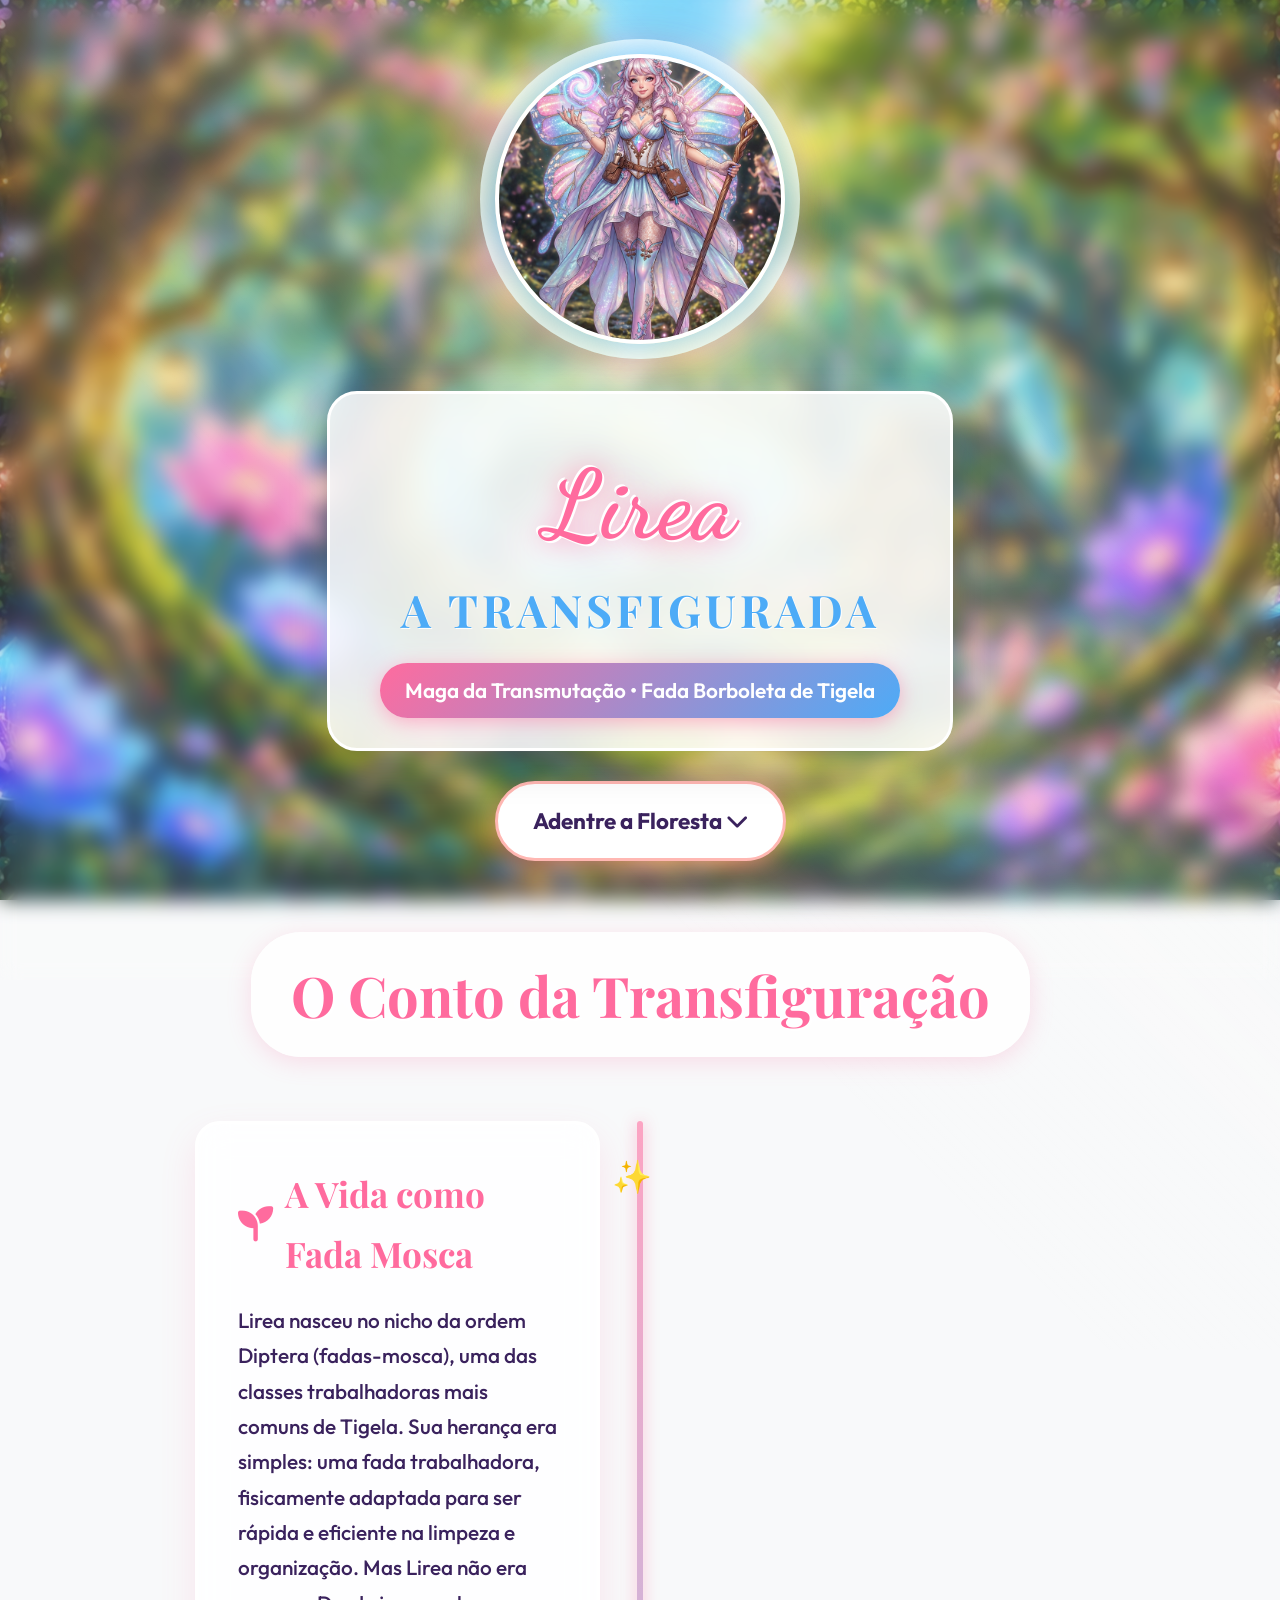
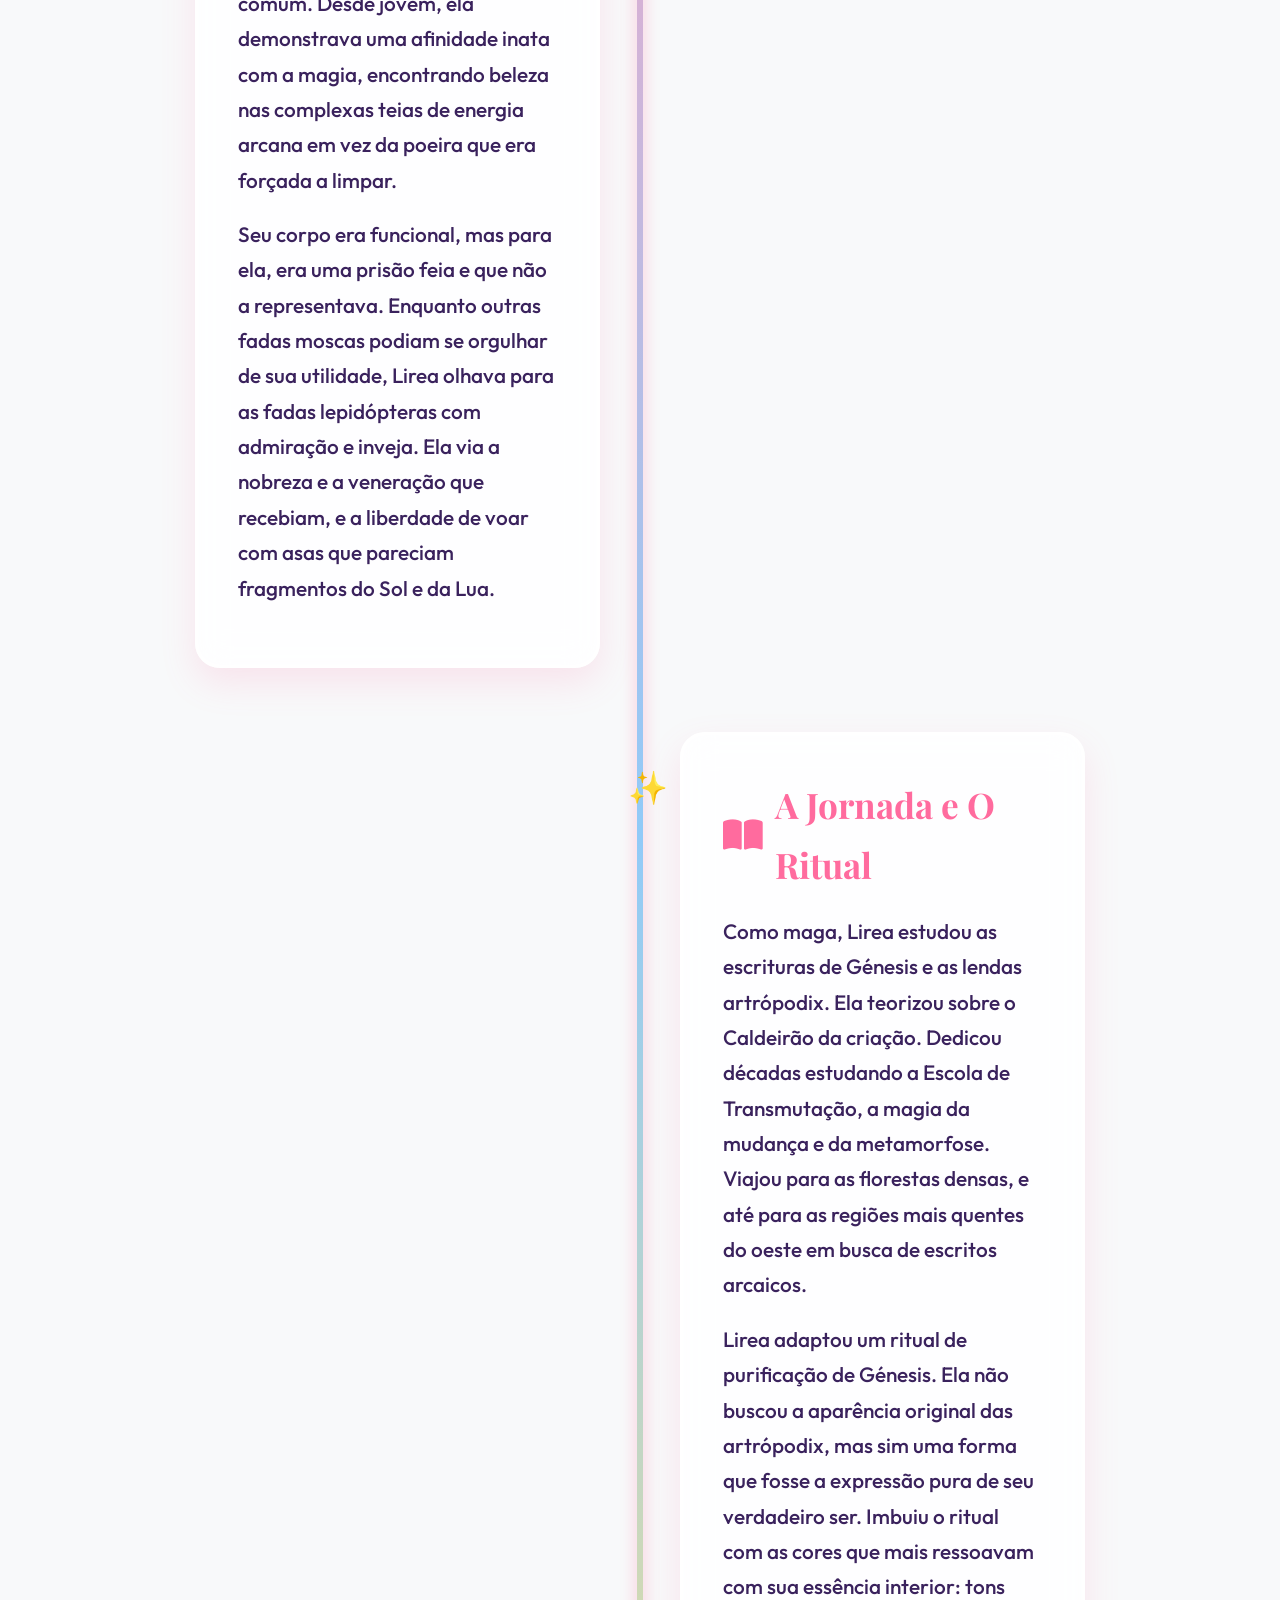
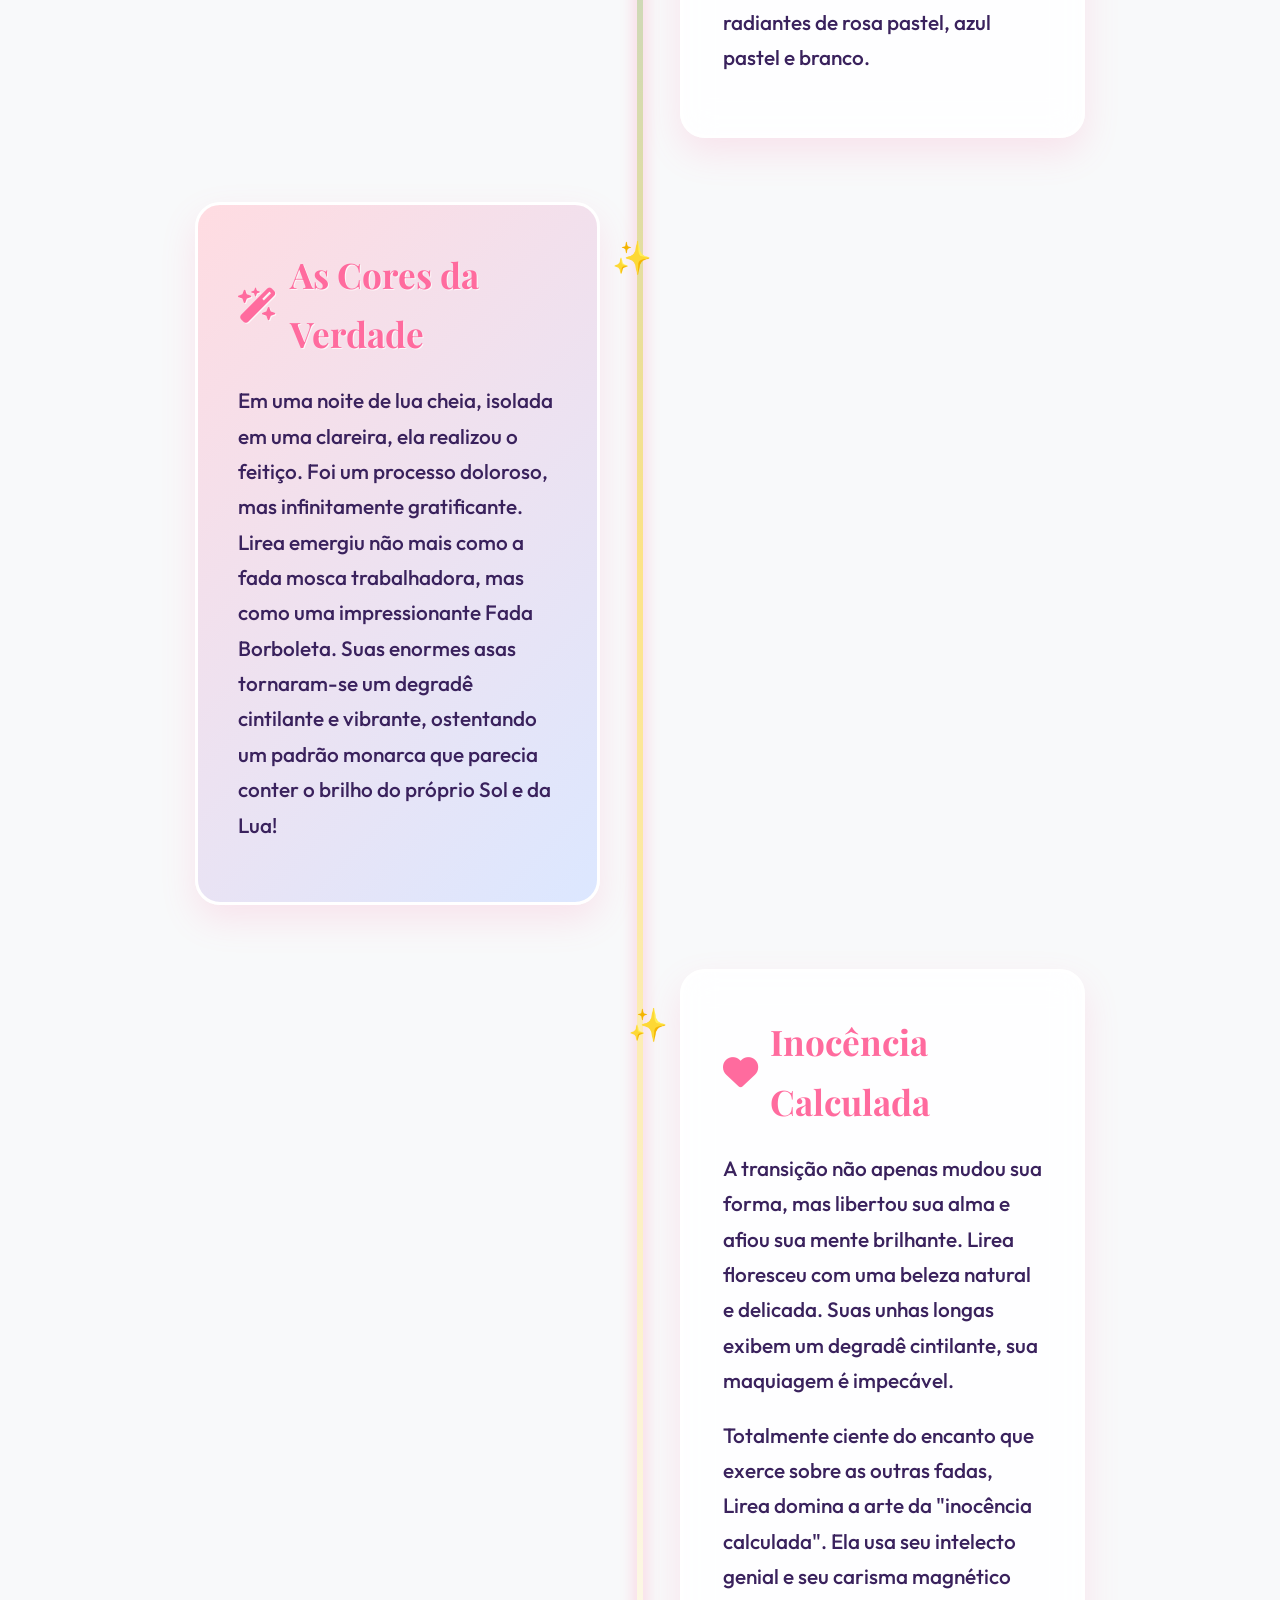
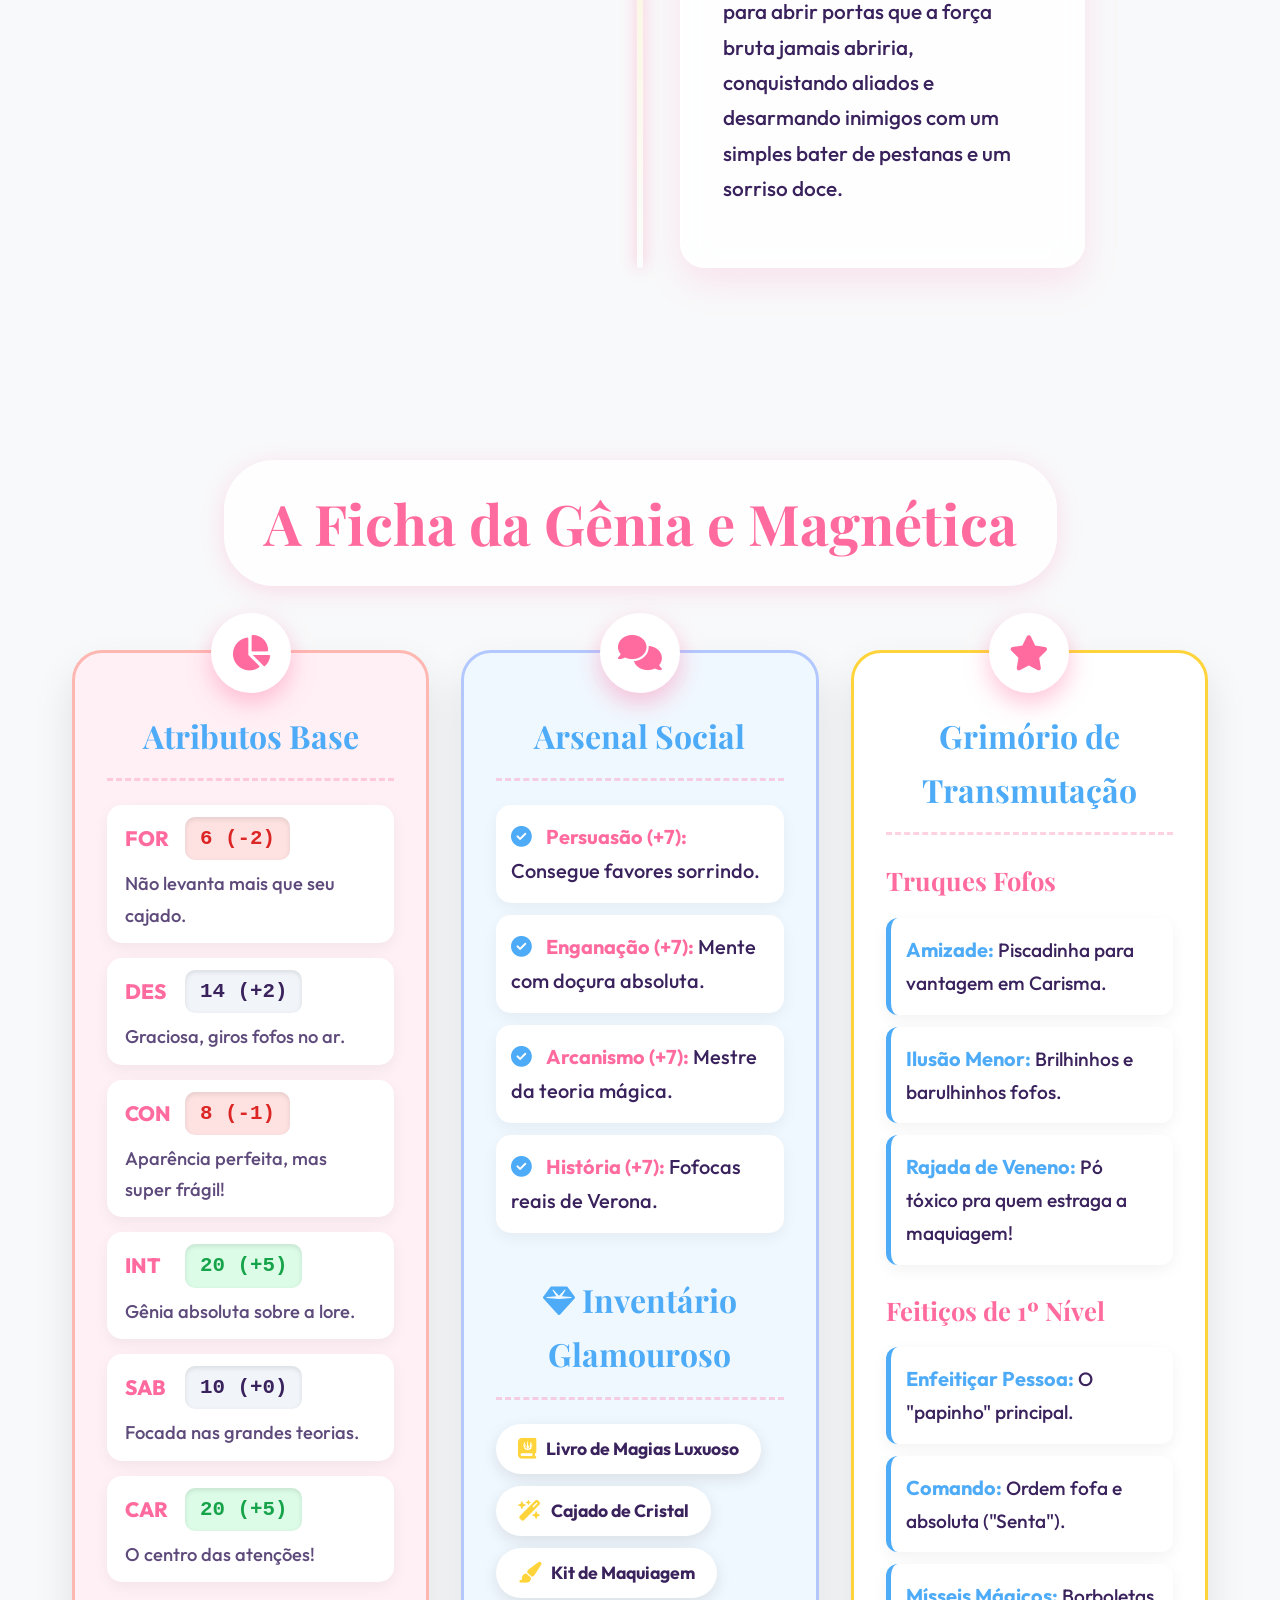
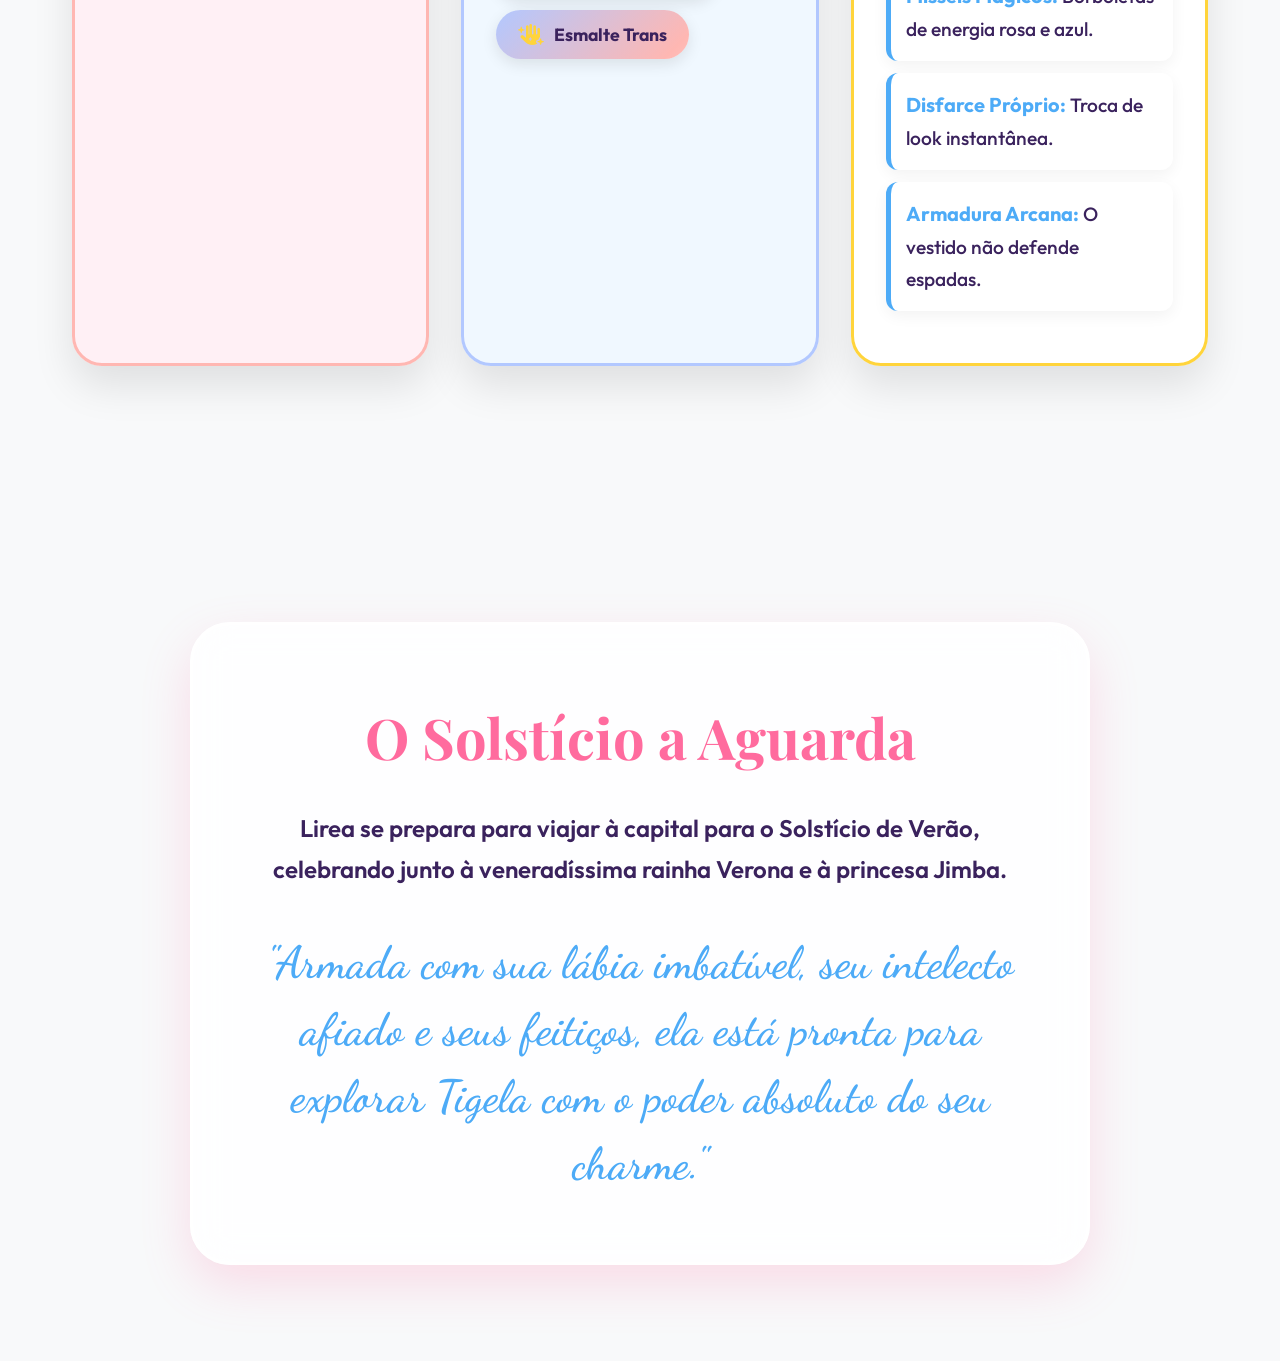
==== mystuff/lirea/index.html @ 79e23e53 "adding a few stuff of mine that i wanna share with my friends" ====
<!DOCTYPE html>
<html lang="pt-BR">
<head>
    <meta charset="UTF-8">
    <meta name="viewport" content="width=device-width, initial-scale=1.0">
    <title>Lirea, a Transfigurada | Fada de Tigela</title>
    <link rel="stylesheet" href="style.css">
    <link href="https://fonts.googleapis.com/css2?family=Dancing+Script:wght@700&family=Outfit:wght@300;400;500;600&family=Playfair+Display:ital,wght@0,600;0,700;1,600&display=swap" rel="stylesheet">
    <link rel="stylesheet" href="https://cdnjs.cloudflare.com/ajax/libs/font-awesome/6.4.0/css/all.min.css">
</head>
<body>
    <div class="bg-blur"></div>
    <div id="particles-container"></div>

    <div class="sun-rays"></div>

    <header class="hero">
        <div class="hero-content">
            <div class="image-wrapper">
                <div class="image-container">
                    <img src="lirea.png" alt="Lirea, a Transfigurada" class="lirea-img">
                </div>
                <div class="floating-butterflies">
                    <i class="fa-solid fa-butterfly b1"></i>
                    <i class="fa-solid fa-butterfly b2"></i>
                    <i class="fa-solid fa-butterfly b3"></i>
                </div>
            </div>
            
            <div class="title-container">
                <h1 class="title">Lirea</h1>
                <h2 class="subtitle">A Transfigurada</h2>
                <div class="badge">Maga da Transmutação • Fada Borboleta de Tigela</div>
            </div>
            <a href="#historia" class="btn-scroll">Adentre a Floresta <i class="fas fa-chevron-down"></i></a>
        </div>
    </header>

    <main>
        <!-- The Full Story Section (More creative) -->
        <section id="historia" class="section story-section">
            <h2 class="section-title">O Conto da Transfiguração</h2>
            
            <div class="story-path">
                <div class="story-block left">
                    <div class="story-glass">
                        <h3><i class="fas fa-seedling"></i> A Vida como Fada Mosca</h3>
                        <p>Lirea nasceu no nicho da ordem Diptera (fadas-mosca), uma das classes trabalhadoras mais comuns de Tigela. Sua herança era simples: uma fada trabalhadora, fisicamente adaptada para ser rápida e eficiente na limpeza e organização. Mas Lirea não era comum. Desde jovem, ela demonstrava uma afinidade inata com a magia, encontrando beleza nas complexas teias de energia arcana em vez da poeira que era forçada a limpar.</p>
                        <p>Seu corpo era funcional, mas para ela, era uma prisão feia e que não a representava. Enquanto outras fadas moscas podiam se orgulhar de sua utilidade, Lirea olhava para as fadas lepidópteras com admiração e inveja. Ela via a nobreza e a veneração que recebiam, e a liberdade de voar com asas que pareciam fragmentos do Sol e da Lua.</p>
                    </div>
                </div>

                <div class="story-block right">
                    <div class="story-glass">
                        <h3><i class="fas fa-book-open"></i> A Jornada e O Ritual</h3>
                        <p>Como maga, Lirea estudou as escrituras de Génesis e as lendas artrópodix. Ela teorizou sobre o Caldeirão da criação. Dedicou décadas estudando a Escola de Transmutação, a magia da mudança e da metamorfose. Viajou para as florestas densas, e até para as regiões mais quentes do oeste em busca de escritos arcaicos.</p>
                        <p>Lirea adaptou um ritual de purificação de Génesis. Ela não buscou a aparência original das artrópodix, mas sim uma forma que fosse a expressão pura de seu verdadeiro ser. Imbuiu o ritual com as cores que mais ressoavam com sua essência interior: tons radiantes de rosa pastel, azul pastel e branco.</p>
                    </div>
                </div>

                <div class="story-block left">
                    <div class="story-glass highlight">
                        <h3><i class="fas fa-wand-magic-sparkles"></i> As Cores da Verdade</h3>
                        <p>Em uma noite de lua cheia, isolada em uma clareira, ela realizou o feitiço. Foi um processo doloroso, mas infinitamente gratificante. Lirea emergiu não mais como a fada mosca trabalhadora, mas como uma impressionante Fada Borboleta. Suas enormes asas tornaram-se um degradê cintilante e vibrante, ostentando um padrão monarca que parecia conter o brilho do próprio Sol e da Lua!</p>
                    </div>
                </div>

                <div class="story-block right">
                    <div class="story-glass">
                        <h3><i class="fas fa-heart"></i> Inocência Calculada</h3>
                        <p>A transição não apenas mudou sua forma, mas libertou sua alma e afiou sua mente brilhante. Lirea floresceu com uma beleza natural e delicada. Suas unhas longas exibem um degradê cintilante, sua maquiagem é impecável.</p>
                        <p>Totalmente ciente do encanto que exerce sobre as outras fadas, Lirea domina a arte da "inocência calculada". Ela usa seu intelecto genial e seu carisma magnético para abrir portas que a força bruta jamais abriria, conquistando aliados e desarmando inimigos com um simples bater de pestanas e um sorriso doce.</p>
                    </div>
                </div>
            </div>
        </section>

        <section id="stats" class="section stats-section">
            <h2 class="section-title">A Ficha da Gênia e Magnética</h2>
            
            <div class="stats-grid">
                <!-- Attributes -->
                <div class="stat-card glass-panel pink-tint">
                    <div class="card-icon"><i class="fas fa-chart-pie"></i></div>
                    <h3>Atributos Base</h3>
                    <div class="attributes-list">
                        <div class="attr-item"><span class="attr-name">FOR</span> <span class="attr-val low">6 (-2)</span> <span class="attr-desc">Não levanta mais que seu cajado.</span></div>
                        <div class="attr-item"><span class="attr-name">DES</span> <span class="attr-val">14 (+2)</span> <span class="attr-desc">Graciosa, giros fofos no ar.</span></div>
                        <div class="attr-item"><span class="attr-name">CON</span> <span class="attr-val low">8 (-1)</span> <span class="attr-desc">Aparência perfeita, mas super frágil!</span></div>
                        <div class="attr-item"><span class="attr-name">INT</span> <span class="attr-val high">20 (+5)</span> <span class="attr-desc">Gênia absoluta sobre a lore.</span></div>
                        <div class="attr-item"><span class="attr-name">SAB</span> <span class="attr-val">10 (+0)</span> <span class="attr-desc">Focada nas grandes teorias.</span></div>
                        <div class="attr-item"><span class="attr-name">CAR</span> <span class="attr-val high">20 (+5)</span> <span class="attr-desc">O centro das atenções!</span></div>
                    </div>
                </div>

                <!-- Social Arsenal & Inventory -->
                <div class="stat-card glass-panel blue-tint">
                    <div class="card-icon"><i class="fas fa-comments"></i></div>
                    <h3>Arsenal Social</h3>
                    <ul class="fancy-list">
                        <li><i class="fas fa-check-circle"></i> <strong>Persuasão (+7):</strong> Consegue favores sorrindo.</li>
                        <li><i class="fas fa-check-circle"></i> <strong>Enganação (+7):</strong> Mente com doçura absoluta.</li>
                        <li><i class="fas fa-check-circle"></i> <strong>Arcanismo (+7):</strong> Mestre da teoria mágica.</li>
                        <li><i class="fas fa-check-circle"></i> <strong>História (+7):</strong> Fofocas reais de Verona.</li>
                    </ul>
                    
                    <h3 class="mt-4"><i class="fas fa-gem"></i> Inventário Glamouroso</h3>
                    <div class="tags-container">
                        <span class="tag"><i class="fas fa-book-journal-whills"></i> Livro de Magias Luxuoso</span>
                        <span class="tag"><i class="fas fa-wand-magic-sparkles"></i> Cajado de Cristal</span>
                        <span class="tag"><i class="fas fa-paintbrush"></i> Kit de Maquiagem</span>
                        <span class="tag trans-tag"><i class="fas fa-hand-sparkles"></i> Esmalte Trans</span>
                    </div>
                </div>

                <!-- Spells -->
                <div class="stat-card glass-panel white-tint">
                    <div class="card-icon"><i class="fas fa-star"></i></div>
                    <h3>Grimório de Transmutação</h3>
                    
                    <div class="spell-group">
                        <h4>Truques Fofos</h4>
                        <div class="spell-item"><strong>Amizade:</strong> Piscadinha para vantagem em Carisma.</div>
                        <div class="spell-item"><strong>Ilusão Menor:</strong> Brilhinhos e barulhinhos fofos.</div>
                        <div class="spell-item"><strong>Rajada de Veneno:</strong> Pó tóxico pra quem estraga a maquiagem!</div>
                    </div>
                    
                    <div class="spell-group mt-2">
                        <h4>Feitiços de 1º Nível</h4>
                        <div class="spell-item"><strong>Enfeitiçar Pessoa:</strong> O "papinho" principal.</div>
                        <div class="spell-item"><strong>Comando:</strong> Ordem fofa e absoluta ("Senta").</div>
                        <div class="spell-item"><strong>Mísseis Mágicos:</strong> Borboletas de energia rosa e azul.</div>
                        <div class="spell-item"><strong>Disfarce Próprio:</strong> Troca de look instantânea.</div>
                        <div class="spell-item"><strong>Armadura Arcana:</strong> O vestido não defende espadas.</div>
                    </div>
                </div>
            </div>
        </section>
    </main>

    <footer class="grand-finale">
        <div class="glass-panel text-center finale-content">
            <h2>O Solstício a Aguarda</h2>
            <p>Lirea se prepara para viajar à capital para o Solstício de Verão, celebrando junto à veneradíssima rainha Verona e à princesa Jimba.</p>
            <p class="footer-quote">"Armada com sua lábia imbatível, seu intelecto afiado e seus feitiços, ela está pronta para explorar Tigela com o poder absoluto do seu charme."</p>
        </div>
        <div class="footer-butterflies"></div>
    </footer>

    <script src="script.js"></script>
</body>
</html>
---- mystuff/lirea/style.css ----
:root {
    --color-pink: #ff6b9e;
    --color-pink-light: #ffb7b2;
    --color-blue: #4dabf7;
    --color-blue-light: #b2c8ff;
    --color-white: #ffffff;
    --color-gold: #ffd43b;
    --text-main: #3a225d; /* Beautiful deep plum/indigo instead of black */
    --text-muted: #5e4b7c; /* Muted purple for descriptions */
    --glass-bg: rgba(255, 255, 255, 0.75);
    --glass-border: rgba(255, 255, 255, 0.9);
}

* {
    margin: 0;
    padding: 0;
    box-sizing: border-box;
}

body {
    background-color: #f8f9fa;
    background-image: url('bg-horizontal.png'); /* Desktop background */
    background-size: cover;
    background-position: center top;
    background-attachment: fixed;
    color: var(--text-main);
    font-family: 'Outfit', sans-serif;
    line-height: 1.7;
    overflow-x: hidden;
    position: relative;
    font-size: 1.1rem;
}

/* Mobile Background */
@media (orientation: portrait), (max-width: 768px) {
    body {
        background-image: url('bg-vertical.png');
    }
}

/* Global Background Blur Glass Layer */
.bg-blur {
    position: fixed;
    top: -10px;
    left: -10px;
    right: -10px;
    bottom: -10px;
    width: 110vw;
    height: 110vh;
    backdrop-filter: blur(10px);
    -webkit-backdrop-filter: blur(10px);
    background: rgba(255, 255, 255, 0.15); /* light frosted tint */
    z-index: -1;
    pointer-events: none;
}

/* Light beams effect */
.sun-rays {
    position: fixed;
    top: -50%;
    left: -50%;
    width: 200%;
    height: 200%;
    background: repeating-linear-gradient(
        45deg,
        rgba(255, 255, 255, 0) 0%,
        rgba(255, 255, 255, 0) 40%,
        rgba(255, 255, 255, 0.15) 50%,
        rgba(255, 255, 255, 0) 60%,
        rgba(255, 255, 255, 0) 100%
    );
    animation: raysMove 20s linear infinite;
    pointer-events: none;
    z-index: 0;
}

@keyframes raysMove {
    0% { transform: rotate(0deg); }
    100% { transform: rotate(360deg); }
}

/* Typography */
h1, h2, h3, h4 {
    font-family: 'Playfair Display', serif;
    font-weight: 700;
}

.title {
    font-size: 6rem;
    color: var(--color-pink);
    font-family: 'Dancing Script', cursive;
    margin-bottom: -15px;
    z-index: 2;
    text-shadow: 2px 2px 0px var(--color-white), -2px -2px 0px var(--color-white), 0 0 30px rgba(255, 107, 158, 1);
    position: relative;
    display: inline-block;
    animation: intenseGlow 2s infinite alternate;
}

@keyframes intenseGlow {
    0% { text-shadow: 2px 2px 0px var(--color-white), -2px -2px 0px var(--color-white), 0 0 20px rgba(255, 107, 158, 0.8); }
    100% { text-shadow: 2px 2px 0px var(--color-white), -2px -2px 0px var(--color-white), 0 0 40px rgba(77, 171, 247, 0.9), 0 0 60px rgba(255, 107, 158, 1); }
}

.subtitle {
    font-size: 2.8rem;
    letter-spacing: 4px;
    text-transform: uppercase;
    color: var(--color-blue);
    text-shadow: 1px 1px 0px #fff;
    margin-bottom: 15px;
    z-index: 2;
    position: relative;
}

.badge {
    background: linear-gradient(135deg, var(--color-pink), var(--color-blue));
    color: white;
    padding: 10px 25px;
    border-radius: 30px;
    font-family: 'Outfit', sans-serif;
    font-weight: 600;
    font-size: 1.3rem;
    box-shadow: 0 4px 20px rgba(255, 107, 158, 0.5);
    display: inline-block;
    position: relative;
    z-index: 2;
    animation: badgePulse 3s infinite;
}

@keyframes badgePulse {
    0% { box-shadow: 0 4px 15px rgba(255, 107, 158, 0.3); transform: scale(1); }
    50% { box-shadow: 0 4px 25px rgba(77, 171, 247, 0.6); transform: scale(1.02); }
    100% { box-shadow: 0 4px 15px rgba(255, 107, 158, 0.3); transform: scale(1); }
}

.section-title {
    font-size: 3.5rem;
    text-align: center;
    margin-bottom: 4rem;
    color: var(--color-pink);
    text-shadow: 2px 2px 0px #fff, 0 0 20px rgba(255,255,255,0.9);
    background: rgba(255,255,255,0.8);
    display: inline-block;
    padding: 15px 40px;
    border-radius: 50px;
    backdrop-filter: blur(5px);
    box-shadow: 0 5px 25px rgba(255, 107, 158, 0.2);
}

/* Hero */
.hero {
    min-height: 100vh;
    display: flex;
    flex-direction: column;
    justify-content: center;
    align-items: center;
    text-align: center;
    position: relative;
    padding: 2rem;
    z-index: 1;
}

.hero-content {
    display: flex;
    flex-direction: column;
    align-items: center;
}

.image-wrapper {
    position: relative;
    margin-bottom: 2rem;
}

.image-container {
    width: 320px;
    height: 320px;
    border-radius: 50%;
    display: flex;
    justify-content: center;
    align-items: center;
    animation: floatHero 5s ease-in-out infinite;
    background: rgba(255,255,255,0.5);
    padding: 15px;
    backdrop-filter: blur(10px);
    box-shadow: 0 10px 40px rgba(255, 107, 158, 0.4), inset 0 0 30px rgba(255,255,255,0.9);
}

.lirea-img {
    width: 100%;
    height: 100%;
    object-fit: cover;
    border-radius: 50%;
    border: 4px solid var(--color-white);
    box-shadow: 0 0 30px rgba(77, 171, 247, 0.6);
}

/* Floating butterflies around image */
.floating-butterflies i {
    position: absolute;
    color: var(--color-blue);
    font-size: 2rem;
    text-shadow: 0 0 15px rgba(255,255,255,1);
}

.b1 { top: 10%; left: -10%; color: var(--color-pink) !important; animation: flutter 2.5s infinite alternate; }
.b2 { top: 50%; right: -15%; color: var(--color-blue) !important; animation: flutter 3.5s infinite alternate-reverse; }
.b3 { bottom: 0%; left: 10%; color: var(--color-gold) !important; font-size: 1.5rem !important; animation: flutter 2s infinite alternate; }

.title-container {
    background: rgba(255,255,255,0.85);
    padding: 30px 50px;
    border-radius: 30px;
    backdrop-filter: blur(12px);
    border: 3px solid white;
    box-shadow: 0 15px 40px rgba(0,0,0,0.15);
    margin-bottom: 30px;
    animation: fadeIn 2s;
}

.btn-scroll {
    color: var(--text-main);
    background: var(--color-white);
    padding: 18px 35px;
    border-radius: 40px;
    font-size: 1.4rem;
    font-family: 'Outfit', sans-serif;
    font-weight: 700;
    text-decoration: none;
    box-shadow: 0 5px 20px rgba(255, 107, 158, 0.3);
    transition: all 0.3s ease;
    border: 3px solid var(--color-pink-light);
    display: inline-block;
    animation: bounce 2s infinite;
}

.btn-scroll:hover {
    background: linear-gradient(135deg, var(--color-pink), var(--color-blue));
    color: white;
    border-color: white;
    transform: translateY(-5px) scale(1.05);
    box-shadow: 0 15px 30px rgba(77, 171, 247, 0.5);
}

/* Main Content */
main {
    max-width: 1200px;
    margin: 0 auto;
    padding: 0 2rem 4rem;
    position: relative;
    z-index: 1;
}

.section {
    padding: 2rem 0 6rem;
    text-align: center;
}

/* Story Section */
.story-path {
    position: relative;
    max-width: 900px;
    margin: 0 auto;
}

.story-path::before {
    content: '';
    position: absolute;
    top: 0;
    bottom: 0;
    left: 50%;
    width: 6px;
    background: linear-gradient(to bottom, var(--color-pink), var(--color-blue), var(--color-gold), var(--color-white));
    border-radius: 3px;
    transform: translateX(-50%);
    opacity: 0.6;
    box-shadow: 0 0 15px rgba(255, 107, 158, 0.8);
}

.story-block {
    display: flex;
    justify-content: flex-end;
    padding-right: 50%;
    position: relative;
    margin-bottom: 4rem;
    width: 100%;
}

.story-block.right {
    justify-content: flex-start;
    padding-right: 0;
    padding-left: 50%;
}

.story-glass {
    width: 90%;
    background: rgba(255, 255, 255, 0.85);
    backdrop-filter: blur(16px);
    border: 3px solid white;
    padding: 2.5rem;
    border-radius: 25px;
    box-shadow: 0 15px 35px rgba(255, 107, 158, 0.15);
    text-align: left;
    position: relative;
    transition: transform 0.4s, box-shadow 0.4s;
}

.story-block.left .story-glass {
    margin-right: 40px;
}

.story-block.right .story-glass {
    margin-left: 40px;
}

.story-glass::after {
    content: '✨';
    position: absolute;
    top: 25px;
    font-size: 32px;
    animation: sparkleSpin 4s linear infinite;
}

@keyframes sparkleSpin {
    0% { transform: scale(1) rotate(0deg); }
    50% { transform: scale(1.3) rotate(180deg); }
    100% { transform: scale(1) rotate(360deg); }
}

.story-block.left .story-glass::after { right: -55px; }
.story-block.right .story-glass::after { left: -55px; }

.story-glass h3 {
    color: var(--color-pink);
    font-size: 2.2rem;
    margin-bottom: 1.2rem;
    display: flex;
    align-items: center;
    gap: 12px;
}

.story-glass p {
    font-size: 1.3rem;
    margin-bottom: 1.2rem;
    font-weight: 500;
    color: var(--text-main);
}

.story-glass.highlight {
    background: linear-gradient(135deg, rgba(255, 218, 224, 0.95), rgba(218, 230, 255, 0.95)); /* Softer gradient */
    color: var(--text-main);
    border-color: white;
    animation: pulseHighlight 3s infinite alternate;
}

@keyframes pulseHighlight {
    0% { box-shadow: 0 10px 30px rgba(255, 107, 158, 0.3); }
    100% { box-shadow: 0 15px 50px rgba(77, 171, 247, 0.6); }
}

.story-glass.highlight h3 {
    color: var(--color-pink); /* No more white text that could be unreadable, using pink */
    text-shadow: 1px 1px 0px rgba(255,255,255,0.8);
}

.story-glass:hover {
    transform: translateY(-8px) scale(1.02);
    box-shadow: 0 20px 50px rgba(255, 107, 158, 0.3);
}

/* Stats Section */
.stats-grid {
    display: grid;
    grid-template-columns: repeat(auto-fit, minmax(320px, 1fr));
    gap: 2rem;
    text-align: left;
}

.stat-card {
    padding: 3.5rem 2rem 2.5rem;
    border-radius: 30px;
    position: relative;
    transition: transform 0.4s;
    background: rgba(255, 255, 255, 0.9);
    backdrop-filter: blur(20px);
    border: 3px solid white;
    box-shadow: 0 20px 40px rgba(0,0,0,0.1);
}

.stat-card:hover {
    transform: translateY(-12px);
    box-shadow: 0 30px 60px rgba(77, 171, 247, 0.3);
}

.pink-tint { background: rgba(255, 240, 245, 0.95); border-color: var(--color-pink-light); }
.blue-tint { background: rgba(240, 248, 255, 0.95); border-color: var(--color-blue-light); }
.white-tint { background: rgba(255, 255, 255, 0.98); border-color: var(--color-gold); }

.card-icon {
    position: absolute;
    top: -40px;
    left: 50%;
    transform: translateX(-50%);
    width: 80px;
    height: 80px;
    background: white;
    border-radius: 50%;
    display: flex;
    justify-content: center;
    align-items: center;
    font-size: 2.2rem;
    color: var(--color-pink);
    box-shadow: 0 10px 25px rgba(255, 107, 158, 0.4);
    border: 4px solid white;
    animation: floatIcon 4s ease-in-out infinite;
}

@keyframes floatIcon {
    0% { transform: translateX(-50%) translateY(0); }
    50% { transform: translateX(-50%) translateY(-10px); }
    100% { transform: translateX(-50%) translateY(0); }
}

.stat-card h3 {
    text-align: center;
    color: var(--color-blue);
    font-size: 2rem;
    margin-bottom: 1.5rem;
    border-bottom: 3px dashed rgba(255, 107, 158, 0.3);
    padding-bottom: 15px;
}

/* Attributes */
.attributes-list .attr-item {
    background: white;
    padding: 12px 18px;
    border-radius: 15px;
    margin-bottom: 15px;
    box-shadow: 0 5px 15px rgba(0,0,0,0.05);
    display: flex;
    flex-wrap: wrap;
    align-items: center;
    transition: transform 0.2s;
}
.attributes-list .attr-item:hover {
    transform: translateX(10px);
}

.attr-name {
    font-weight: 800;
    color: var(--color-pink);
    width: 60px;
    font-size: 1.3rem;
}

.attr-val {
    background: #f1f5f9;
    padding: 4px 15px;
    border-radius: 10px;
    font-family: monospace;
    font-size: 1.3rem;
    font-weight: bold;
    margin-right: 15px;
    box-shadow: inset 0 2px 5px rgba(0,0,0,0.1);
}

.attr-val.high { color: #16a34a; background: #dcfce7; }
.attr-val.low { color: #dc2626; background: #fee2e2; }

.attr-desc {
    flex-basis: 100%;
    margin-top: 8px;
    font-size: 1.15rem;
    color: var(--text-muted);
    font-weight: 500;
}

/* Social & Magic */
.fancy-list { list-style: none; }
.fancy-list li {
    background: white;
    padding: 15px;
    border-radius: 15px;
    margin-bottom: 12px;
    font-size: 1.25rem;
    box-shadow: 0 5px 15px rgba(0,0,0,0.05);
    transition: transform 0.2s;
    font-weight: 500;
}
.fancy-list li:hover { transform: scale(1.03); }
.fancy-list i { color: var(--color-blue); margin-right: 10px; font-size: 1.3rem; }
.fancy-list strong { color: var(--color-pink); font-weight: 700; }

.tags-container {
    display: flex;
    flex-wrap: wrap;
    gap: 12px;
}

.tag {
    background: white;
    padding: 10px 22px;
    border-radius: 25px;
    font-weight: 700;
    font-size: 1.1rem;
    color: var(--text-main);
    box-shadow: 0 5px 15px rgba(0,0,0,0.1);
    display: inline-flex;
    align-items: center;
    gap: 10px;
    transition: all 0.3s;
}
.tag:hover {
    background: var(--color-pink-light);
    color: white;
    transform: translateY(-3px);
}
.tag i { color: var(--color-gold); font-size: 1.3rem; }
.trans-tag {
    background: linear-gradient(135deg, var(--color-blue-light), var(--color-pink-light), white);
    animation: shine 3s infinite linear;
    background-size: 200% auto;
}
@keyframes shine {
    to { background-position: 200% center; }
}

.spell-group h4 {
    color: var(--color-pink);
    font-family: 'Playfair Display', serif;
    font-size: 1.6rem;
    margin-bottom: 15px;
}

.spell-item {
    background: white;
    padding: 15px;
    border-radius: 12px;
    margin-bottom: 12px;
    font-size: 1.2rem;
    font-weight: 500;
    border-left: 5px solid var(--color-blue);
    box-shadow: 0 5px 15px rgba(0,0,0,0.05);
    transition: all 0.2s;
}
.spell-item:hover {
    border-left-width: 15px;
    background: #f8fbff;
}
.spell-item strong { color: var(--color-blue); font-size: 1.25rem; font-weight: 700; }

.mt-4 { margin-top: 2.5rem; }
.mt-2 { margin-top: 1.5rem; }
.text-center { text-align: center; }

/* Footer */
.grand-finale {
    padding: 6rem 2rem;
    position: relative;
    z-index: 1;
}

.finale-content {
    max-width: 900px;
    margin: 0 auto;
    padding: 4rem;
    border-radius: 40px;
    background: rgba(255,255,255,0.85);
    backdrop-filter: blur(20px);
    border: 3px solid white;
    box-shadow: 0 20px 50px rgba(255, 107, 158, 0.2);
}

.finale-content h2 {
    font-size: 3.5rem;
    color: var(--color-pink);
    margin-bottom: 1.5rem;
}

.finale-content p {
    font-size: 1.5rem;
    font-weight: 600;
    color: var(--text-main);
}

.footer-quote {
    font-family: 'Dancing Script', cursive;
    font-size: 2.8rem !important;
    color: var(--color-blue) !important;
    margin-top: 2.5rem;
    line-height: 1.5;
    text-shadow: 1px 1px 0px white;
}

/* Animations */
@keyframes floatHero {
    0% { transform: translateY(0px) rotate(0deg); }
    50% { transform: translateY(-20px) rotate(3deg); }
    100% { transform: translateY(0px) rotate(0deg); }
}

@keyframes flutter {
    0% { transform: translate(0,0) rotate(-10deg) scale(1); }
    50% { transform: translate(15px, -20px) rotate(20deg) scale(1.15); }
    100% { transform: translate(0,0) rotate(-10deg) scale(1); }
}

@keyframes fadeIn {
    from { opacity: 0; transform: translateY(30px); }
    to { opacity: 1; transform: translateY(0); }
}

@keyframes bounce {
    0%, 20%, 50%, 80%, 100% { transform: translateY(0); }
    40% { transform: translateY(-20px); }
    60% { transform: translateY(-10px); }
}

#particles-container {
    position: fixed;
    top: 0;
    left: 0;
    width: 100%;
    height: 100%;
    pointer-events: none;
    z-index: 9999;
}

/* Scroll reveal classes handled by JS */
.reveal {
    opacity: 0;
    transform: translateY(60px);
    transition: all 1s cubic-bezier(0.5, 0, 0, 1);
}

.reveal.active {
    opacity: 1;
    transform: translateY(0);
}

/* --- MOBILE RESPONSIVENESS (BEAUTIFUL MOBILE VIEW) --- */
@media (max-width: 768px) {
    .title { font-size: 4.5rem; }
    .subtitle { font-size: 1.8rem; }
    .title-container { padding: 20px 20px; width: 100%; }
    .image-container { width: 260px; height: 260px; }
    .hero { padding: 1rem; }
    
    .section-title { font-size: 2.5rem; padding: 10px 20px; }
    
    .story-path::before { display: none; /* Hide the central line on mobile */ }
    
    .story-block, .story-block.right { 
        padding: 0; 
        justify-content: center; 
        margin-bottom: 2rem;
    }
    
    .story-block.left .story-glass, .story-block.right .story-glass { 
        margin: 0; 
        width: 100%; 
        padding: 1.5rem;
    }

    .story-block.left .story-glass::after, .story-block.right .story-glass::after {
        display: none; /* Hide side sparkles on mobile layout */
    }

    .stats-grid { gap: 3rem; }
    
    .stat-card { padding: 3.5rem 1.5rem 1.5rem; }

    .card-icon {
        width: 65px;
        height: 65px;
        font-size: 1.8rem;
        top: -32px;
    }

    .attributes-list .attr-item { padding: 10px; }
    
    .grand-finale { padding: 2rem 1rem; }
    .finale-content { padding: 2rem 1.5rem; }
    .finale-content h2 { font-size: 2.2rem; }
    .finale-content p { font-size: 1.3rem; }
    .footer-quote { font-size: 2.2rem !important; }
}
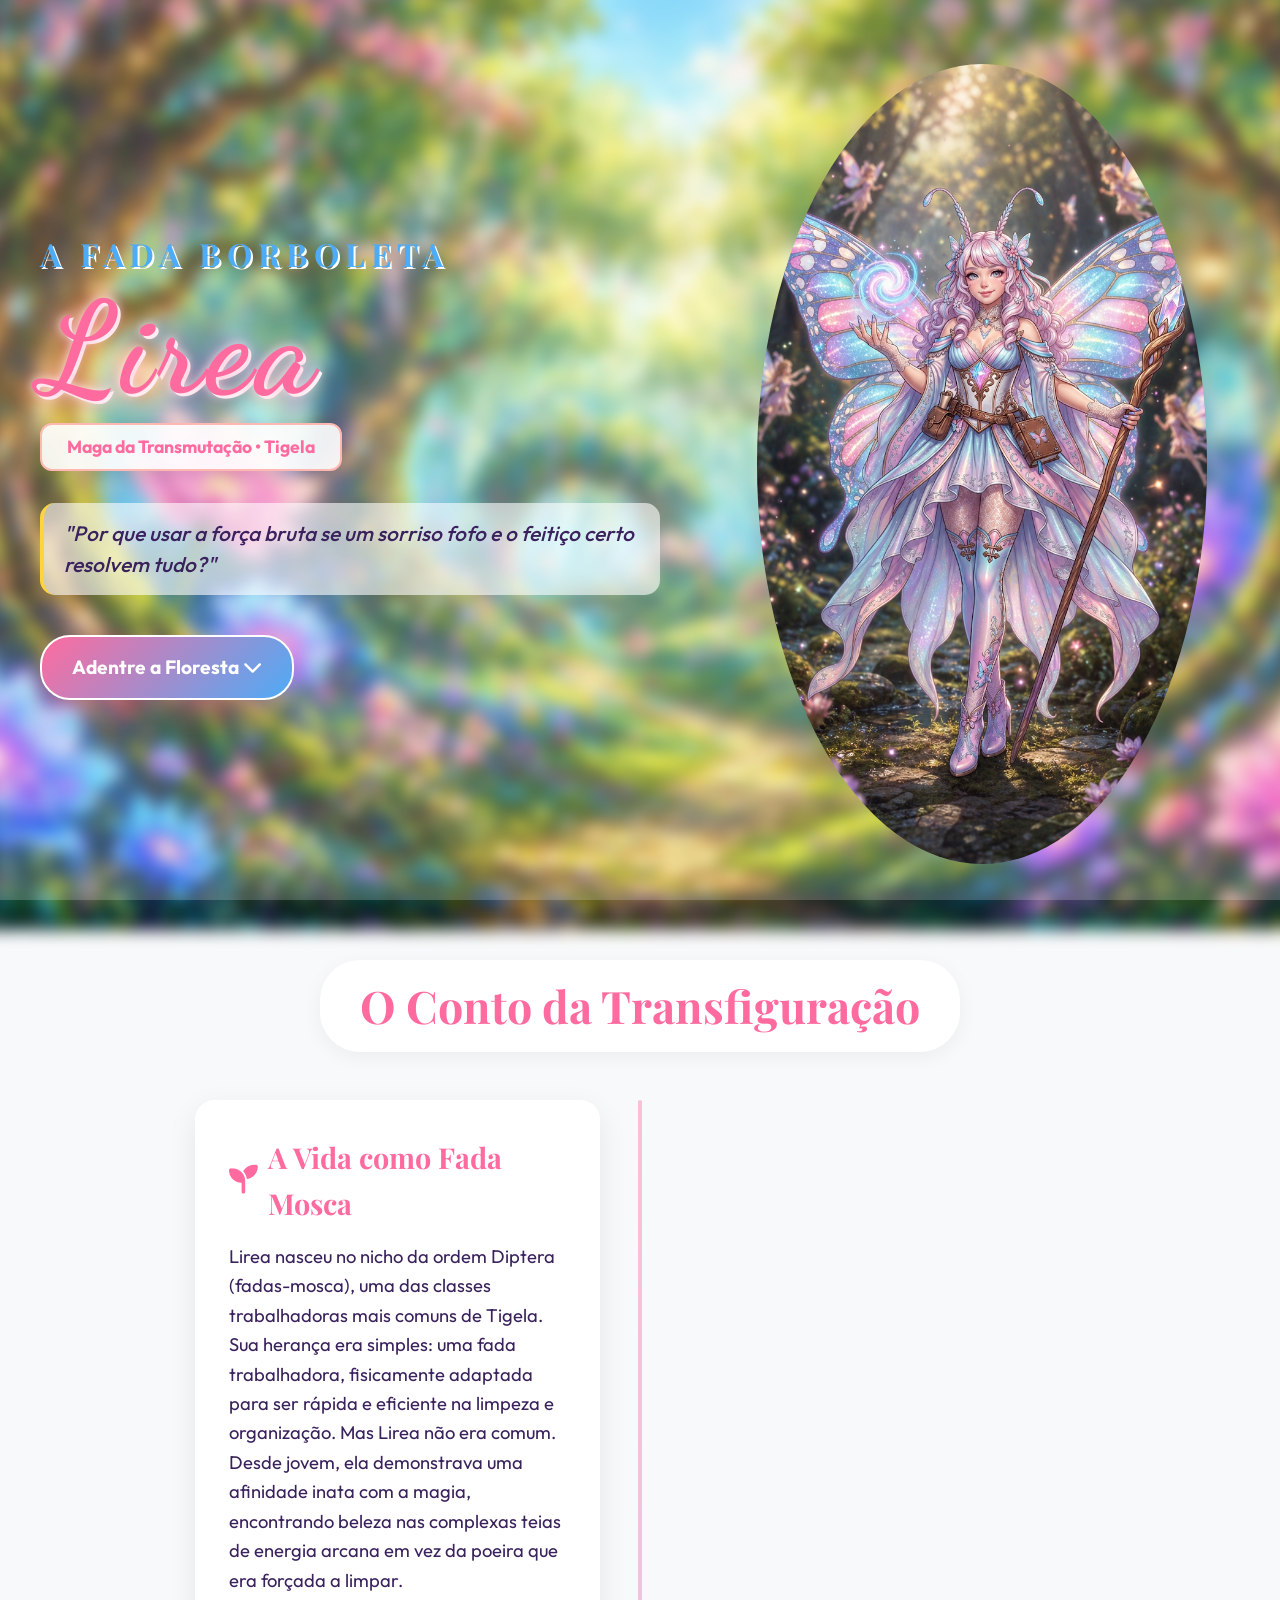
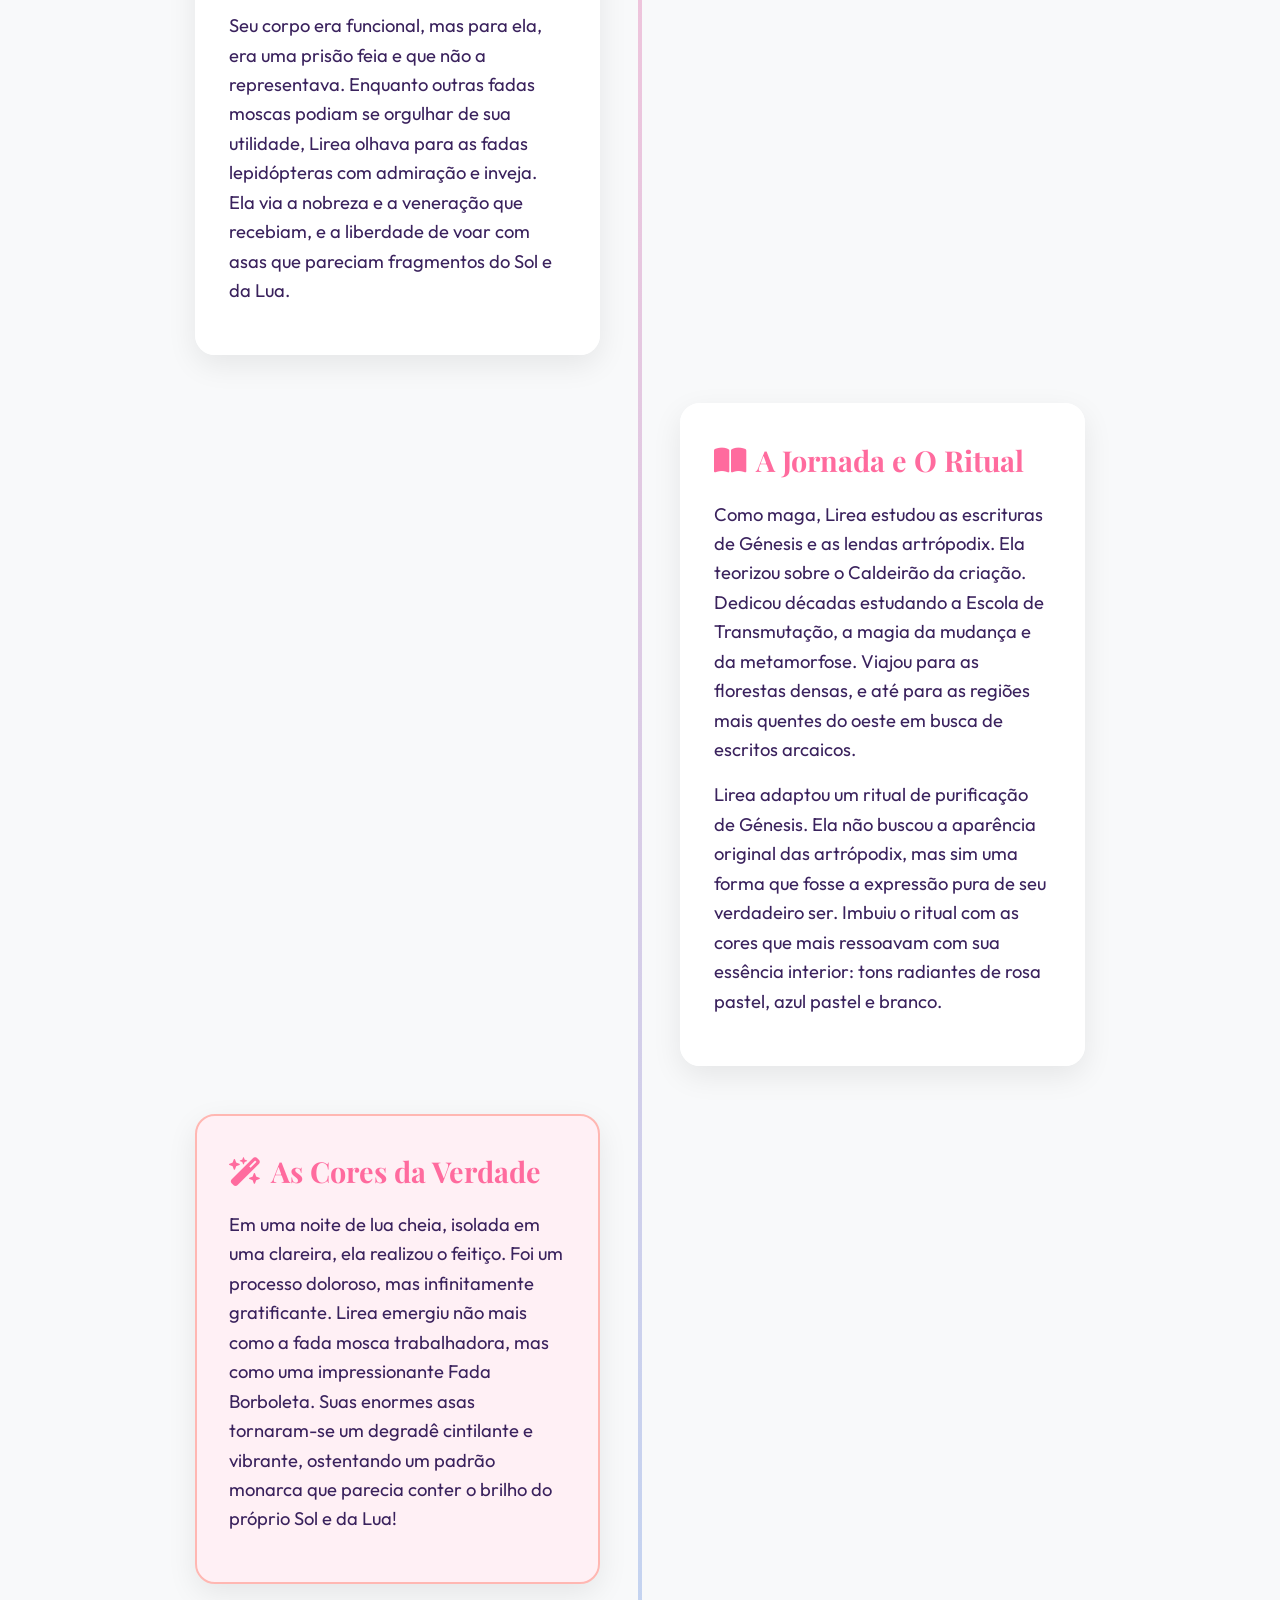
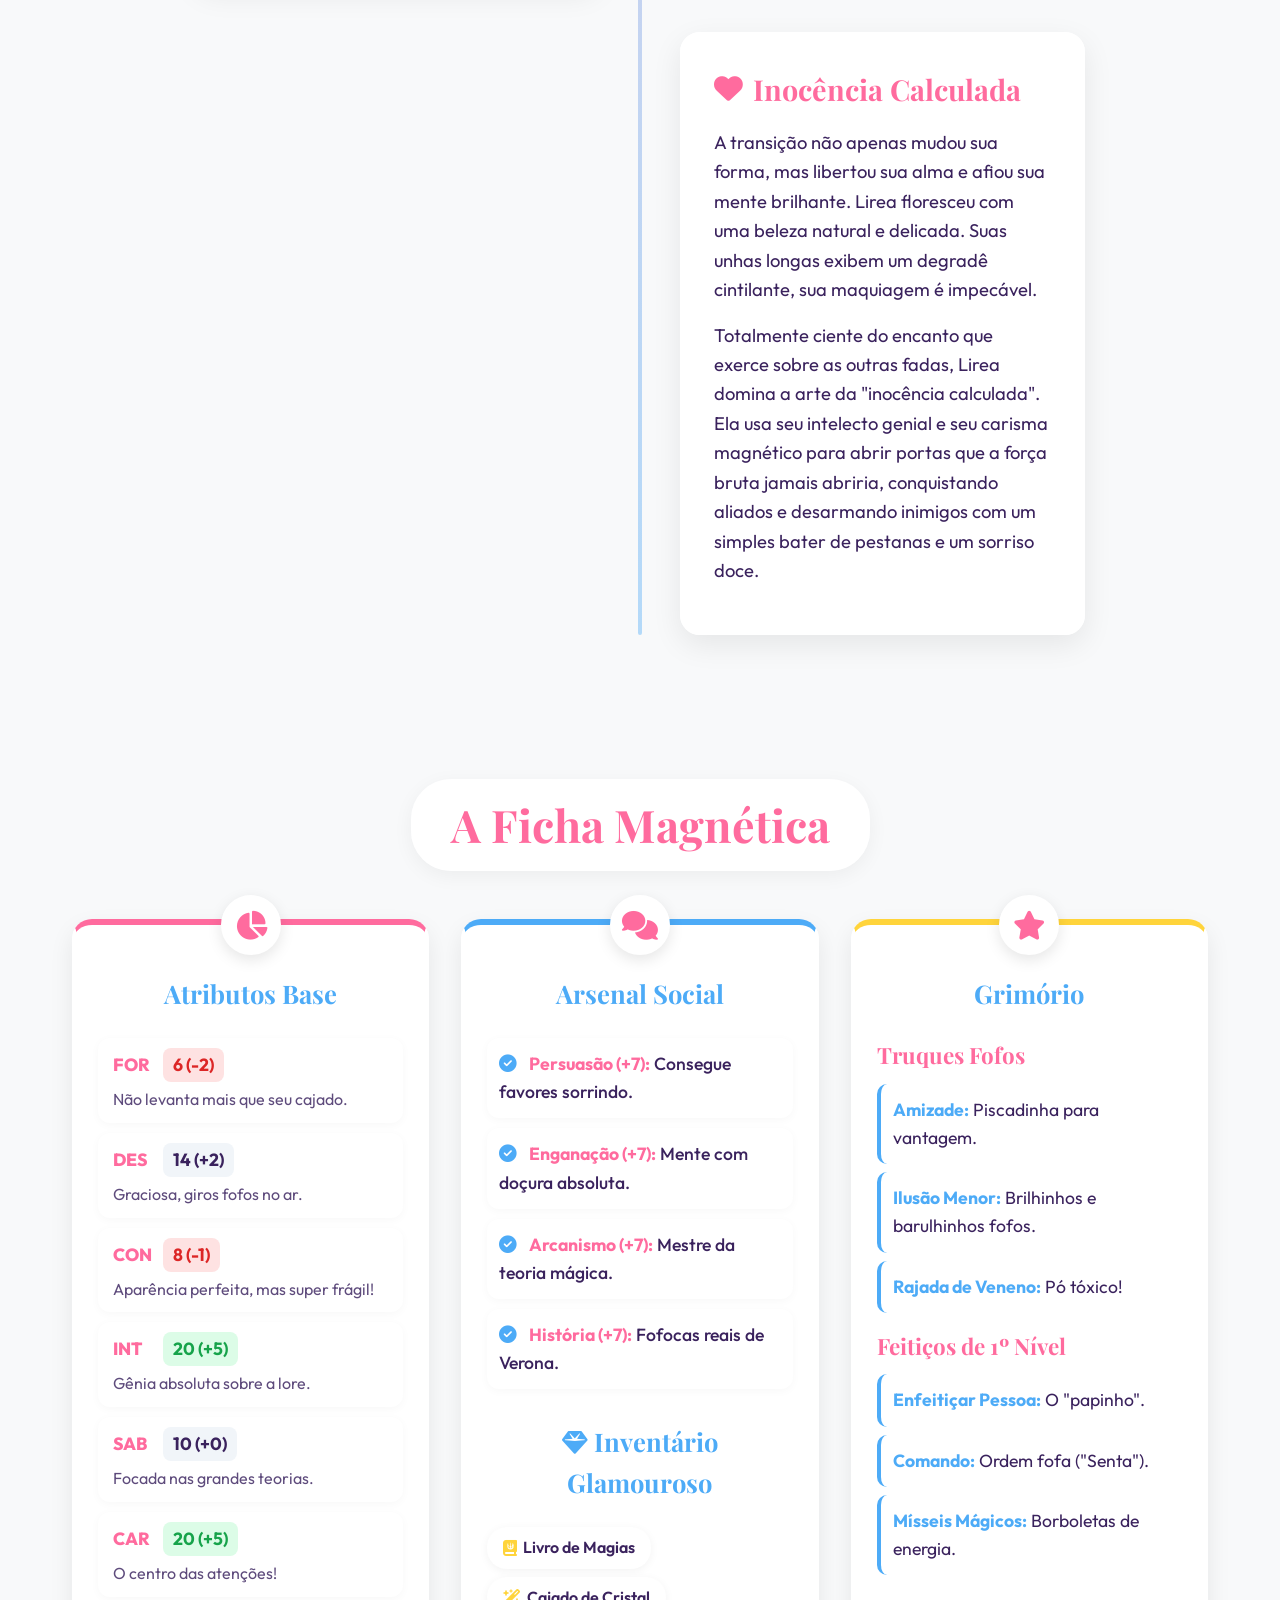
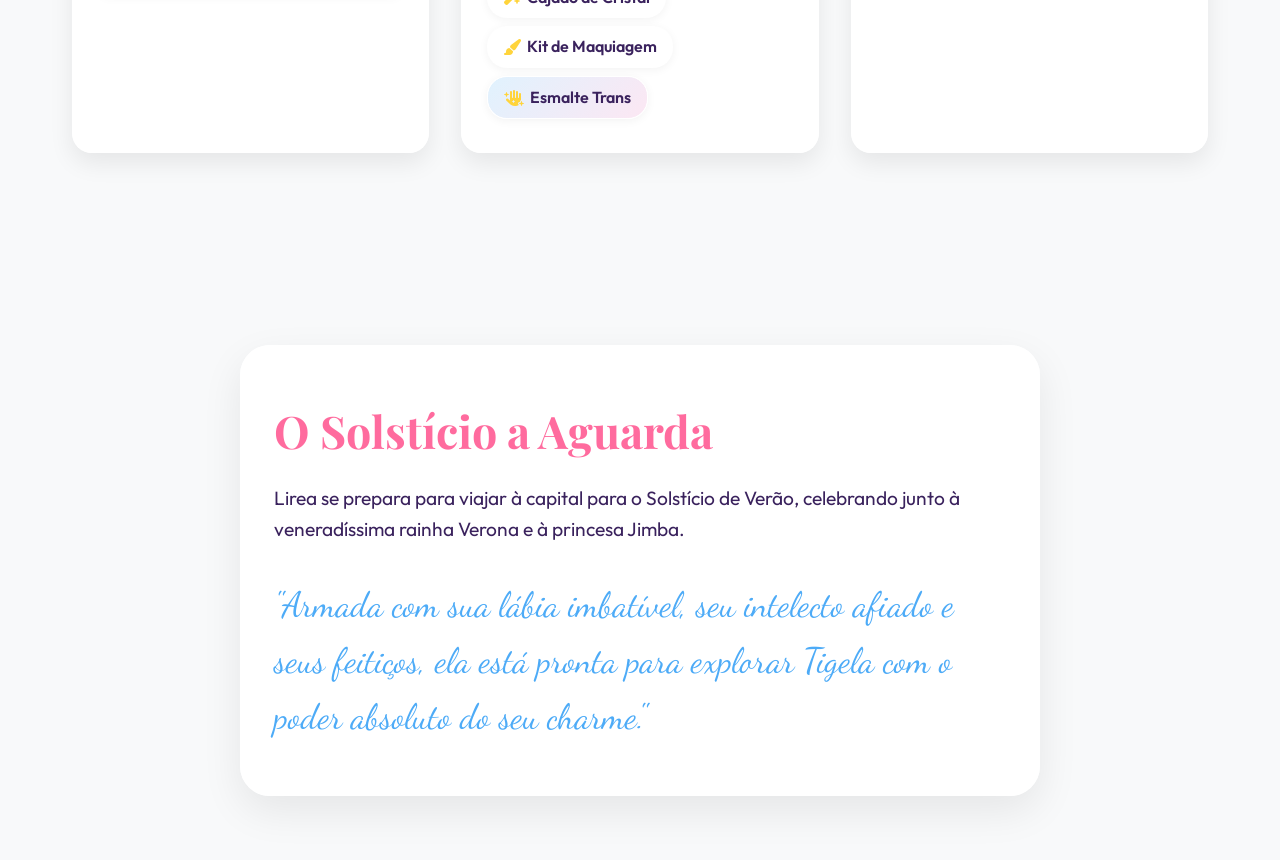
==== commit 3890e74e: "adjustments" ====
--- a/mystuff/lirea/index.html
+++ b/mystuff/lirea/index.html
@@ -9,35 +9,37 @@
     <link rel="stylesheet" href="https://cdnjs.cloudflare.com/ajax/libs/font-awesome/6.4.0/css/all.min.css">
 </head>
 <body>
-    <div class="bg-blur"></div>
+    <div class="bg-image"></div>
+    <div class="bg-overlay"></div>
     <div id="particles-container"></div>
-
-    <div class="sun-rays"></div>
 
     <header class="hero">
         <div class="hero-content">
-            <div class="image-wrapper">
-                <div class="image-container">
+            <div class="hero-text">
+                <h2 class="subtitle">A Fada Borboleta</h2>
+                <h1 class="title">Lirea</h1>
+                <div class="badge-wrapper">
+                    <div class="badge">Maga da Transmutação • Tigela</div>
+                </div>
+                <p class="hero-description">"Por que usar a força bruta se um sorriso fofo e o feitiço certo resolvem tudo?"</p>
+                <a href="#historia" class="btn-scroll">Adentre a Floresta <i class="fas fa-chevron-down"></i></a>
+            </div>
+
+            <div class="hero-image-section">
+                <div class="image-wrapper">
                     <img src="lirea.png" alt="Lirea, a Transfigurada" class="lirea-img">
-                </div>
-                <div class="floating-butterflies">
-                    <i class="fa-solid fa-butterfly b1"></i>
-                    <i class="fa-solid fa-butterfly b2"></i>
-                    <i class="fa-solid fa-butterfly b3"></i>
+                    <div class="floating-butterflies">
+                        <i class="fa-solid fa-butterfly b1"></i>
+                        <i class="fa-solid fa-butterfly b2"></i>
+                        <i class="fa-solid fa-butterfly b3"></i>
+                    </div>
                 </div>
             </div>
-            
-            <div class="title-container">
-                <h1 class="title">Lirea</h1>
-                <h2 class="subtitle">A Transfigurada</h2>
-                <div class="badge">Maga da Transmutação • Fada Borboleta de Tigela</div>
-            </div>
-            <a href="#historia" class="btn-scroll">Adentre a Floresta <i class="fas fa-chevron-down"></i></a>
         </div>
     </header>
 
     <main>
-        <!-- The Full Story Section (More creative) -->
+        <!-- The Full Story Section -->
         <section id="historia" class="section story-section">
             <h2 class="section-title">O Conto da Transfiguração</h2>
             
@@ -76,11 +78,11 @@
         </section>
 
         <section id="stats" class="section stats-section">
-            <h2 class="section-title">A Ficha da Gênia e Magnética</h2>
+            <h2 class="section-title">A Ficha Magnética</h2>
             
             <div class="stats-grid">
                 <!-- Attributes -->
-                <div class="stat-card glass-panel pink-tint">
+                <div class="stat-card pink-tint">
                     <div class="card-icon"><i class="fas fa-chart-pie"></i></div>
                     <h3>Atributos Base</h3>
                     <div class="attributes-list">
@@ -94,7 +96,7 @@
                 </div>
 
                 <!-- Social Arsenal & Inventory -->
-                <div class="stat-card glass-panel blue-tint">
+                <div class="stat-card blue-tint">
                     <div class="card-icon"><i class="fas fa-comments"></i></div>
                     <h3>Arsenal Social</h3>
                     <ul class="fancy-list">
@@ -106,7 +108,7 @@
                     
                     <h3 class="mt-4"><i class="fas fa-gem"></i> Inventário Glamouroso</h3>
                     <div class="tags-container">
-                        <span class="tag"><i class="fas fa-book-journal-whills"></i> Livro de Magias Luxuoso</span>
+                        <span class="tag"><i class="fas fa-book-journal-whills"></i> Livro de Magias</span>
                         <span class="tag"><i class="fas fa-wand-magic-sparkles"></i> Cajado de Cristal</span>
                         <span class="tag"><i class="fas fa-paintbrush"></i> Kit de Maquiagem</span>
                         <span class="tag trans-tag"><i class="fas fa-hand-sparkles"></i> Esmalte Trans</span>
@@ -114,24 +116,22 @@
                 </div>
 
                 <!-- Spells -->
-                <div class="stat-card glass-panel white-tint">
+                <div class="stat-card white-tint">
                     <div class="card-icon"><i class="fas fa-star"></i></div>
-                    <h3>Grimório de Transmutação</h3>
+                    <h3>Grimório</h3>
                     
                     <div class="spell-group">
                         <h4>Truques Fofos</h4>
-                        <div class="spell-item"><strong>Amizade:</strong> Piscadinha para vantagem em Carisma.</div>
+                        <div class="spell-item"><strong>Amizade:</strong> Piscadinha para vantagem.</div>
                         <div class="spell-item"><strong>Ilusão Menor:</strong> Brilhinhos e barulhinhos fofos.</div>
-                        <div class="spell-item"><strong>Rajada de Veneno:</strong> Pó tóxico pra quem estraga a maquiagem!</div>
+                        <div class="spell-item"><strong>Rajada de Veneno:</strong> Pó tóxico!</div>
                     </div>
                     
                     <div class="spell-group mt-2">
                         <h4>Feitiços de 1º Nível</h4>
-                        <div class="spell-item"><strong>Enfeitiçar Pessoa:</strong> O "papinho" principal.</div>
-                        <div class="spell-item"><strong>Comando:</strong> Ordem fofa e absoluta ("Senta").</div>
-                        <div class="spell-item"><strong>Mísseis Mágicos:</strong> Borboletas de energia rosa e azul.</div>
-                        <div class="spell-item"><strong>Disfarce Próprio:</strong> Troca de look instantânea.</div>
-                        <div class="spell-item"><strong>Armadura Arcana:</strong> O vestido não defende espadas.</div>
+                        <div class="spell-item"><strong>Enfeitiçar Pessoa:</strong> O "papinho".</div>
+                        <div class="spell-item"><strong>Comando:</strong> Ordem fofa ("Senta").</div>
+                        <div class="spell-item"><strong>Mísseis Mágicos:</strong> Borboletas de energia.</div>
                     </div>
                 </div>
             </div>
@@ -139,12 +139,11 @@
     </main>
 
     <footer class="grand-finale">
-        <div class="glass-panel text-center finale-content">
+        <div class="finale-content text-center">
             <h2>O Solstício a Aguarda</h2>
             <p>Lirea se prepara para viajar à capital para o Solstício de Verão, celebrando junto à veneradíssima rainha Verona e à princesa Jimba.</p>
             <p class="footer-quote">"Armada com sua lábia imbatível, seu intelecto afiado e seus feitiços, ela está pronta para explorar Tigela com o poder absoluto do seu charme."</p>
         </div>
-        <div class="footer-butterflies"></div>
     </footer>
 
     <script src="script.js"></script>
--- a/mystuff/lirea/style.css
+++ b/mystuff/lirea/style.css
@@ -5,10 +5,8 @@
     --color-blue-light: #b2c8ff;
     --color-white: #ffffff;
     --color-gold: #ffd43b;
-    --text-main: #3a225d; /* Beautiful deep plum/indigo instead of black */
-    --text-muted: #5e4b7c; /* Muted purple for descriptions */
-    --glass-bg: rgba(255, 255, 255, 0.75);
-    --glass-border: rgba(255, 255, 255, 0.9);
+    --text-main: #3a225d; 
+    --text-muted: #5e4b7c; 
 }
 
 * {
@@ -19,64 +17,39 @@
 
 body {
     background-color: #f8f9fa;
-    background-image: url('bg-horizontal.png'); /* Desktop background */
-    background-size: cover;
-    background-position: center top;
-    background-attachment: fixed;
     color: var(--text-main);
     font-family: 'Outfit', sans-serif;
-    line-height: 1.7;
+    line-height: 1.6;
     overflow-x: hidden;
     position: relative;
     font-size: 1.1rem;
 }
 
-/* Mobile Background */
+/* Highly Performant Global Background Blur */
+.bg-image {
+    position: fixed;
+    top: -30px; left: -30px; right: -30px; bottom: -30px;
+    background-image: url('bg-horizontal.png');
+    background-size: cover;
+    background-position: center center;
+    filter: blur(8px); /* Real blur, zero lag! */
+    z-index: -2;
+    pointer-events: none;
+}
+
+/* Light tint overlay */
+.bg-overlay {
+    position: fixed;
+    top: 0; left: 0; width: 100vw; height: 100vh;
+    background: rgba(255, 255, 255, 0.2);
+    z-index: -1;
+    pointer-events: none;
+}
+
 @media (orientation: portrait), (max-width: 768px) {
-    body {
+    .bg-image {
         background-image: url('bg-vertical.png');
     }
-}
-
-/* Global Background Blur Glass Layer */
-.bg-blur {
-    position: fixed;
-    top: -10px;
-    left: -10px;
-    right: -10px;
-    bottom: -10px;
-    width: 110vw;
-    height: 110vh;
-    backdrop-filter: blur(10px);
-    -webkit-backdrop-filter: blur(10px);
-    background: rgba(255, 255, 255, 0.15); /* light frosted tint */
-    z-index: -1;
-    pointer-events: none;
-}
-
-/* Light beams effect */
-.sun-rays {
-    position: fixed;
-    top: -50%;
-    left: -50%;
-    width: 200%;
-    height: 200%;
-    background: repeating-linear-gradient(
-        45deg,
-        rgba(255, 255, 255, 0) 0%,
-        rgba(255, 255, 255, 0) 40%,
-        rgba(255, 255, 255, 0.15) 50%,
-        rgba(255, 255, 255, 0) 60%,
-        rgba(255, 255, 255, 0) 100%
-    );
-    animation: raysMove 20s linear infinite;
-    pointer-events: none;
-    z-index: 0;
-}
-
-@keyframes raysMove {
-    0% { transform: rotate(0deg); }
-    100% { transform: rotate(360deg); }
 }
 
 /* Typography */
@@ -85,164 +58,160 @@
     font-weight: 700;
 }
 
+/* --- HERO SECTION --- */
+.hero {
+    min-height: 100vh;
+    display: flex;
+    justify-content: center;
+    align-items: center;
+    position: relative;
+    padding: 4rem 2rem;
+    z-index: 1;
+}
+
+.hero-content {
+    display: flex;
+    flex-direction: row;
+    align-items: center;
+    justify-content: space-between;
+    max-width: 1200px;
+    width: 100%;
+    gap: 4rem;
+}
+
+.hero-text {
+    flex: 1.2;
+    text-align: left;
+    animation: fadeInSlideLeft 1s ease-out;
+}
+
+.hero-image-section {
+    flex: 1;
+    display: flex;
+    justify-content: center;
+    align-items: center;
+    animation: fadeInSlideRight 1s ease-out;
+}
+
 .title {
-    font-size: 6rem;
+    font-size: 8rem;
     color: var(--color-pink);
     font-family: 'Dancing Script', cursive;
-    margin-bottom: -15px;
-    z-index: 2;
-    text-shadow: 2px 2px 0px var(--color-white), -2px -2px 0px var(--color-white), 0 0 30px rgba(255, 107, 158, 1);
-    position: relative;
-    display: inline-block;
-    animation: intenseGlow 2s infinite alternate;
-}
-
-@keyframes intenseGlow {
-    0% { text-shadow: 2px 2px 0px var(--color-white), -2px -2px 0px var(--color-white), 0 0 20px rgba(255, 107, 158, 0.8); }
-    100% { text-shadow: 2px 2px 0px var(--color-white), -2px -2px 0px var(--color-white), 0 0 40px rgba(77, 171, 247, 0.9), 0 0 60px rgba(255, 107, 158, 1); }
+    margin: 0 0 10px 0;
+    line-height: 1;
+    letter-spacing: 5px;
+    text-shadow: 
+        0 0 10px rgba(255, 255, 255, 0.8),
+        0 0 20px rgba(255, 107, 158, 0.8),
+        3px 3px 0px white;
+    animation: majesticGlow 3s infinite alternate;
+}
+
+@keyframes majesticGlow {
+    0% { text-shadow: 0 0 10px rgba(255, 255, 255, 0.8), 0 0 20px rgba(255, 107, 158, 0.6), 3px 3px 0px white; }
+    100% { text-shadow: 0 0 15px rgba(255, 255, 255, 1), 0 0 35px rgba(77, 171, 247, 0.8), 3px 3px 0px white; }
 }
 
 .subtitle {
-    font-size: 2.8rem;
-    letter-spacing: 4px;
+    font-size: 2rem;
+    letter-spacing: 6px;
     text-transform: uppercase;
     color: var(--color-blue);
-    text-shadow: 1px 1px 0px #fff;
-    margin-bottom: 15px;
-    z-index: 2;
-    position: relative;
+    text-shadow: 2px 2px 0px #fff;
+    margin-bottom: 5px;
+}
+
+.badge-wrapper {
+    margin-bottom: 2rem;
 }
 
 .badge {
+    background: rgba(255, 255, 255, 0.9);
+    color: var(--color-pink);
+    padding: 8px 25px;
+    border-radius: 12px;
+    font-family: 'Outfit', sans-serif;
+    font-weight: 700;
+    font-size: 1.1rem;
+    box-shadow: 0 5px 15px rgba(0,0,0,0.1);
+    display: inline-block;
+    border: 2px solid var(--color-pink-light);
+}
+
+.hero-description {
+    font-size: 1.3rem;
+    color: var(--text-main);
+    font-weight: 500;
+    font-style: italic;
+    margin-bottom: 2.5rem;
+    line-height: 1.5;
+    background: rgba(255,255,255,0.6);
+    padding: 15px 20px;
+    border-radius: 15px;
+    border-left: 4px solid var(--color-gold);
+}
+
+.btn-scroll {
+    color: var(--color-white);
     background: linear-gradient(135deg, var(--color-pink), var(--color-blue));
-    color: white;
-    padding: 10px 25px;
+    padding: 15px 30px;
     border-radius: 30px;
+    font-size: 1.2rem;
     font-family: 'Outfit', sans-serif;
-    font-weight: 600;
-    font-size: 1.3rem;
-    box-shadow: 0 4px 20px rgba(255, 107, 158, 0.5);
+    font-weight: 700;
+    text-decoration: none;
+    box-shadow: 0 10px 25px rgba(255, 107, 158, 0.4);
+    transition: all 0.3s ease;
     display: inline-block;
-    position: relative;
-    z-index: 2;
-    animation: badgePulse 3s infinite;
-}
-
-@keyframes badgePulse {
-    0% { box-shadow: 0 4px 15px rgba(255, 107, 158, 0.3); transform: scale(1); }
-    50% { box-shadow: 0 4px 25px rgba(77, 171, 247, 0.6); transform: scale(1.02); }
-    100% { box-shadow: 0 4px 15px rgba(255, 107, 158, 0.3); transform: scale(1); }
-}
-
-.section-title {
-    font-size: 3.5rem;
-    text-align: center;
-    margin-bottom: 4rem;
-    color: var(--color-pink);
-    text-shadow: 2px 2px 0px #fff, 0 0 20px rgba(255,255,255,0.9);
-    background: rgba(255,255,255,0.8);
-    display: inline-block;
-    padding: 15px 40px;
-    border-radius: 50px;
-    backdrop-filter: blur(5px);
-    box-shadow: 0 5px 25px rgba(255, 107, 158, 0.2);
-}
-
-/* Hero */
-.hero {
-    min-height: 100vh;
-    display: flex;
-    flex-direction: column;
+    border: 2px solid white;
+}
+
+.btn-scroll:hover {
+    transform: translateY(-5px);
+    box-shadow: 0 15px 30px rgba(77, 171, 247, 0.6);
+}
+
+/* Image */
+.image-wrapper {
+    position: relative;
+    display: flex;
     justify-content: center;
     align-items: center;
-    text-align: center;
-    position: relative;
-    padding: 2rem;
-    z-index: 1;
-}
-
-.hero-content {
-    display: flex;
-    flex-direction: column;
-    align-items: center;
-}
-
-.image-wrapper {
-    position: relative;
-    margin-bottom: 2rem;
-}
-
-.image-container {
-    width: 320px;
-    height: 320px;
-    border-radius: 50%;
-    display: flex;
-    justify-content: center;
-    align-items: center;
-    animation: floatHero 5s ease-in-out infinite;
-    background: rgba(255,255,255,0.5);
-    padding: 15px;
-    backdrop-filter: blur(10px);
-    box-shadow: 0 10px 40px rgba(255, 107, 158, 0.4), inset 0 0 30px rgba(255,255,255,0.9);
 }
 
 .lirea-img {
     width: 100%;
-    height: 100%;
-    object-fit: cover;
-    border-radius: 50%;
-    border: 4px solid var(--color-white);
-    box-shadow: 0 0 30px rgba(77, 171, 247, 0.6);
-}
-
-/* Floating butterflies around image */
+    max-width: 450px;
+    border-radius: 50%; /* Just in case */
+    animation: floatAndGlow 7s ease-in-out infinite;
+    /* No borders or white background */
+}
+
 .floating-butterflies i {
     position: absolute;
     color: var(--color-blue);
-    font-size: 2rem;
-    text-shadow: 0 0 15px rgba(255,255,255,1);
-}
-
-.b1 { top: 10%; left: -10%; color: var(--color-pink) !important; animation: flutter 2.5s infinite alternate; }
-.b2 { top: 50%; right: -15%; color: var(--color-blue) !important; animation: flutter 3.5s infinite alternate-reverse; }
-.b3 { bottom: 0%; left: 10%; color: var(--color-gold) !important; font-size: 1.5rem !important; animation: flutter 2s infinite alternate; }
-
-.title-container {
-    background: rgba(255,255,255,0.85);
-    padding: 30px 50px;
-    border-radius: 30px;
-    backdrop-filter: blur(12px);
-    border: 3px solid white;
-    box-shadow: 0 15px 40px rgba(0,0,0,0.15);
-    margin-bottom: 30px;
-    animation: fadeIn 2s;
-}
-
-.btn-scroll {
-    color: var(--text-main);
-    background: var(--color-white);
-    padding: 18px 35px;
+    font-size: 2.5rem;
+    text-shadow: 0 0 10px rgba(255,255,255,1);
+    z-index: 2;
+}
+
+.b1 { top: 5%; left: -5%; color: var(--color-pink) !important; animation: flutter 3s infinite alternate; }
+.b2 { top: 60%; right: -5%; color: var(--color-blue) !important; animation: flutter 4s infinite alternate-reverse; }
+.b3 { bottom: -5%; left: 15%; color: var(--color-gold) !important; font-size: 2rem !important; animation: flutter 3.5s infinite alternate; }
+
+.section-title {
+    font-size: 2.8rem;
+    text-align: center;
+    margin-bottom: 3rem;
+    color: var(--color-pink);
+    text-shadow: 2px 2px 0px #fff;
+    background: rgba(255,255,255,0.9);
+    display: inline-block;
+    padding: 10px 40px;
     border-radius: 40px;
-    font-size: 1.4rem;
-    font-family: 'Outfit', sans-serif;
-    font-weight: 700;
-    text-decoration: none;
-    box-shadow: 0 5px 20px rgba(255, 107, 158, 0.3);
-    transition: all 0.3s ease;
-    border: 3px solid var(--color-pink-light);
-    display: inline-block;
-    animation: bounce 2s infinite;
-}
-
-.btn-scroll:hover {
-    background: linear-gradient(135deg, var(--color-pink), var(--color-blue));
-    color: white;
-    border-color: white;
-    transform: translateY(-5px) scale(1.05);
-    box-shadow: 0 15px 30px rgba(77, 171, 247, 0.5);
-}
-
-/* Main Content */
+    box-shadow: 0 5px 20px rgba(0, 0, 0, 0.05);
+}
+
 main {
     max-width: 1200px;
     margin: 0 auto;
@@ -252,7 +221,7 @@
 }
 
 .section {
-    padding: 2rem 0 6rem;
+    padding: 2rem 0 4rem;
     text-align: center;
 }
 
@@ -266,23 +235,18 @@
 .story-path::before {
     content: '';
     position: absolute;
-    top: 0;
-    bottom: 0;
-    left: 50%;
-    width: 6px;
-    background: linear-gradient(to bottom, var(--color-pink), var(--color-blue), var(--color-gold), var(--color-white));
-    border-radius: 3px;
+    top: 0; bottom: 0; left: 50%; width: 4px;
+    background: linear-gradient(to bottom, var(--color-pink), var(--color-blue));
+    border-radius: 2px;
     transform: translateX(-50%);
-    opacity: 0.6;
-    box-shadow: 0 0 15px rgba(255, 107, 158, 0.8);
+    opacity: 0.4;
 }
 
 .story-block {
     display: flex;
     justify-content: flex-end;
     padding-right: 50%;
-    position: relative;
-    margin-bottom: 4rem;
+    margin-bottom: 3rem;
     width: 100%;
 }
 
@@ -294,394 +258,187 @@
 
 .story-glass {
     width: 90%;
-    background: rgba(255, 255, 255, 0.85);
-    backdrop-filter: blur(16px);
-    border: 3px solid white;
-    padding: 2.5rem;
-    border-radius: 25px;
-    box-shadow: 0 15px 35px rgba(255, 107, 158, 0.15);
+    background: rgba(255, 255, 255, 0.95); /* removed blur for perf */
+    border: 2px solid white;
+    padding: 2rem;
+    border-radius: 20px;
+    box-shadow: 0 10px 30px rgba(0, 0, 0, 0.08);
     text-align: left;
-    position: relative;
-    transition: transform 0.4s, box-shadow 0.4s;
-}
-
-.story-block.left .story-glass {
-    margin-right: 40px;
-}
-
-.story-block.right .story-glass {
-    margin-left: 40px;
-}
-
-.story-glass::after {
-    content: '✨';
-    position: absolute;
-    top: 25px;
-    font-size: 32px;
-    animation: sparkleSpin 4s linear infinite;
-}
-
-@keyframes sparkleSpin {
-    0% { transform: scale(1) rotate(0deg); }
-    50% { transform: scale(1.3) rotate(180deg); }
-    100% { transform: scale(1) rotate(360deg); }
-}
-
-.story-block.left .story-glass::after { right: -55px; }
-.story-block.right .story-glass::after { left: -55px; }
+    transition: transform 0.3s;
+}
+
+.story-block.left .story-glass { margin-right: 40px; }
+.story-block.right .story-glass { margin-left: 40px; }
 
 .story-glass h3 {
     color: var(--color-pink);
-    font-size: 2.2rem;
-    margin-bottom: 1.2rem;
+    font-size: 1.8rem;
+    margin-bottom: 1rem;
     display: flex;
     align-items: center;
-    gap: 12px;
+    gap: 10px;
 }
 
 .story-glass p {
-    font-size: 1.3rem;
-    margin-bottom: 1.2rem;
-    font-weight: 500;
-    color: var(--text-main);
+    font-size: 1.15rem;
+    margin-bottom: 1rem;
 }
 
 .story-glass.highlight {
-    background: linear-gradient(135deg, rgba(255, 218, 224, 0.95), rgba(218, 230, 255, 0.95)); /* Softer gradient */
-    color: var(--text-main);
-    border-color: white;
-    animation: pulseHighlight 3s infinite alternate;
-}
-
-@keyframes pulseHighlight {
-    0% { box-shadow: 0 10px 30px rgba(255, 107, 158, 0.3); }
-    100% { box-shadow: 0 15px 50px rgba(77, 171, 247, 0.6); }
-}
-
-.story-glass.highlight h3 {
-    color: var(--color-pink); /* No more white text that could be unreadable, using pink */
-    text-shadow: 1px 1px 0px rgba(255,255,255,0.8);
+    background: #fff0f5; /* solid color much better for perf */
+    border-color: var(--color-pink-light);
 }
 
 .story-glass:hover {
-    transform: translateY(-8px) scale(1.02);
-    box-shadow: 0 20px 50px rgba(255, 107, 158, 0.3);
+    transform: translateY(-5px);
+    box-shadow: 0 15px 35px rgba(255, 107, 158, 0.2);
 }
 
 /* Stats Section */
 .stats-grid {
     display: grid;
-    grid-template-columns: repeat(auto-fit, minmax(320px, 1fr));
+    grid-template-columns: repeat(auto-fit, minmax(300px, 1fr));
     gap: 2rem;
     text-align: left;
 }
 
 .stat-card {
-    padding: 3.5rem 2rem 2.5rem;
-    border-radius: 30px;
-    position: relative;
-    transition: transform 0.4s;
-    background: rgba(255, 255, 255, 0.9);
-    backdrop-filter: blur(20px);
-    border: 3px solid white;
-    box-shadow: 0 20px 40px rgba(0,0,0,0.1);
-}
-
-.stat-card:hover {
-    transform: translateY(-12px);
-    box-shadow: 0 30px 60px rgba(77, 171, 247, 0.3);
-}
-
-.pink-tint { background: rgba(255, 240, 245, 0.95); border-color: var(--color-pink-light); }
-.blue-tint { background: rgba(240, 248, 255, 0.95); border-color: var(--color-blue-light); }
-.white-tint { background: rgba(255, 255, 255, 0.98); border-color: var(--color-gold); }
+    padding: 3rem 1.5rem 2rem;
+    border-radius: 20px;
+    position: relative;
+    background: rgba(255, 255, 255, 0.95);
+    border: 2px solid white;
+    box-shadow: 0 10px 25px rgba(0,0,0,0.08);
+}
+
+.pink-tint { border-top: 6px solid var(--color-pink); }
+.blue-tint { border-top: 6px solid var(--color-blue); }
+.white-tint { border-top: 6px solid var(--color-gold); }
 
 .card-icon {
     position: absolute;
-    top: -40px;
+    top: -30px;
     left: 50%;
     transform: translateX(-50%);
-    width: 80px;
-    height: 80px;
+    width: 60px; height: 60px;
     background: white;
     border-radius: 50%;
-    display: flex;
-    justify-content: center;
-    align-items: center;
-    font-size: 2.2rem;
+    display: flex; justify-content: center; align-items: center;
+    font-size: 1.8rem;
     color: var(--color-pink);
-    box-shadow: 0 10px 25px rgba(255, 107, 158, 0.4);
-    border: 4px solid white;
-    animation: floatIcon 4s ease-in-out infinite;
-}
-
-@keyframes floatIcon {
-    0% { transform: translateX(-50%) translateY(0); }
-    50% { transform: translateX(-50%) translateY(-10px); }
-    100% { transform: translateX(-50%) translateY(0); }
+    box-shadow: 0 5px 15px rgba(0,0,0,0.1);
+    border: 3px solid white;
 }
 
 .stat-card h3 {
-    text-align: center;
-    color: var(--color-blue);
-    font-size: 2rem;
-    margin-bottom: 1.5rem;
-    border-bottom: 3px dashed rgba(255, 107, 158, 0.3);
-    padding-bottom: 15px;
-}
-
-/* Attributes */
+    text-align: center; color: var(--color-blue); font-size: 1.6rem; margin-bottom: 1.5rem;
+}
+
 .attributes-list .attr-item {
-    background: white;
-    padding: 12px 18px;
-    border-radius: 15px;
-    margin-bottom: 15px;
-    box-shadow: 0 5px 15px rgba(0,0,0,0.05);
-    display: flex;
-    flex-wrap: wrap;
-    align-items: center;
-    transition: transform 0.2s;
-}
-.attributes-list .attr-item:hover {
-    transform: translateX(10px);
-}
-
-.attr-name {
-    font-weight: 800;
-    color: var(--color-pink);
-    width: 60px;
-    font-size: 1.3rem;
-}
-
-.attr-val {
-    background: #f1f5f9;
-    padding: 4px 15px;
-    border-radius: 10px;
-    font-family: monospace;
-    font-size: 1.3rem;
-    font-weight: bold;
-    margin-right: 15px;
-    box-shadow: inset 0 2px 5px rgba(0,0,0,0.1);
-}
-
+    background: white; padding: 10px 15px; border-radius: 12px; margin-bottom: 10px;
+    box-shadow: 0 2px 10px rgba(0,0,0,0.03); display: flex; flex-wrap: wrap; align-items: center;
+}
+
+.attr-name { font-weight: 800; color: var(--color-pink); width: 50px; font-size: 1.1rem; }
+.attr-val { background: #f1f5f9; padding: 3px 10px; border-radius: 8px; font-weight: bold; margin-right: 10px; }
 .attr-val.high { color: #16a34a; background: #dcfce7; }
 .attr-val.low { color: #dc2626; background: #fee2e2; }
-
-.attr-desc {
-    flex-basis: 100%;
-    margin-top: 8px;
-    font-size: 1.15rem;
-    color: var(--text-muted);
-    font-weight: 500;
-}
-
-/* Social & Magic */
+.attr-desc { flex-basis: 100%; margin-top: 5px; font-size: 1rem; color: var(--text-muted); }
+
 .fancy-list { list-style: none; }
 .fancy-list li {
-    background: white;
-    padding: 15px;
-    border-radius: 15px;
-    margin-bottom: 12px;
-    font-size: 1.25rem;
-    box-shadow: 0 5px 15px rgba(0,0,0,0.05);
-    transition: transform 0.2s;
-    font-weight: 500;
-}
-.fancy-list li:hover { transform: scale(1.03); }
-.fancy-list i { color: var(--color-blue); margin-right: 10px; font-size: 1.3rem; }
-.fancy-list strong { color: var(--color-pink); font-weight: 700; }
-
-.tags-container {
-    display: flex;
-    flex-wrap: wrap;
-    gap: 12px;
-}
-
+    background: white; padding: 12px; border-radius: 12px; margin-bottom: 10px;
+    box-shadow: 0 2px 10px rgba(0,0,0,0.03); font-weight: 500; font-size: 1.1rem;
+}
+.fancy-list i { color: var(--color-blue); margin-right: 8px; }
+.fancy-list strong { color: var(--color-pink); }
+
+.tags-container { display: flex; flex-wrap: wrap; gap: 8px; }
 .tag {
-    background: white;
-    padding: 10px 22px;
-    border-radius: 25px;
-    font-weight: 700;
-    font-size: 1.1rem;
-    color: var(--text-main);
-    box-shadow: 0 5px 15px rgba(0,0,0,0.1);
-    display: inline-flex;
-    align-items: center;
-    gap: 10px;
-    transition: all 0.3s;
-}
-.tag:hover {
-    background: var(--color-pink-light);
-    color: white;
-    transform: translateY(-3px);
-}
-.tag i { color: var(--color-gold); font-size: 1.3rem; }
-.trans-tag {
-    background: linear-gradient(135deg, var(--color-blue-light), var(--color-pink-light), white);
-    animation: shine 3s infinite linear;
-    background-size: 200% auto;
-}
-@keyframes shine {
-    to { background-position: 200% center; }
-}
-
-.spell-group h4 {
-    color: var(--color-pink);
-    font-family: 'Playfair Display', serif;
-    font-size: 1.6rem;
-    margin-bottom: 15px;
-}
-
-.spell-item {
-    background: white;
-    padding: 15px;
-    border-radius: 12px;
-    margin-bottom: 12px;
-    font-size: 1.2rem;
-    font-weight: 500;
-    border-left: 5px solid var(--color-blue);
-    box-shadow: 0 5px 15px rgba(0,0,0,0.05);
-    transition: all 0.2s;
-}
-.spell-item:hover {
-    border-left-width: 15px;
-    background: #f8fbff;
-}
-.spell-item strong { color: var(--color-blue); font-size: 1.25rem; font-weight: 700; }
-
-.mt-4 { margin-top: 2.5rem; }
-.mt-2 { margin-top: 1.5rem; }
-.text-center { text-align: center; }
+    background: white; padding: 8px 16px; border-radius: 20px; font-weight: 600; font-size: 1rem;
+    box-shadow: 0 2px 10px rgba(0,0,0,0.05); display: inline-flex; align-items: center; gap: 6px;
+}
+.tag i { color: var(--color-gold); }
+.trans-tag { background: linear-gradient(135deg, #e0f2fe, #fce7f3); border: 1px solid white; }
+
+.spell-group h4 { color: var(--color-pink); font-size: 1.4rem; margin-bottom: 10px; }
+.spell-item { background: white; padding: 12px; border-radius: 10px; margin-bottom: 8px; font-size: 1.1rem; border-left: 4px solid var(--color-blue); }
+.spell-item strong { color: var(--color-blue); }
+.mt-4 { margin-top: 2rem; } .mt-2 { margin-top: 1rem; }
 
 /* Footer */
-.grand-finale {
-    padding: 6rem 2rem;
-    position: relative;
-    z-index: 1;
-}
-
+.grand-finale { padding: 4rem 2rem; }
 .finale-content {
-    max-width: 900px;
-    margin: 0 auto;
-    padding: 4rem;
-    border-radius: 40px;
-    background: rgba(255,255,255,0.85);
-    backdrop-filter: blur(20px);
-    border: 3px solid white;
-    box-shadow: 0 20px 50px rgba(255, 107, 158, 0.2);
-}
-
-.finale-content h2 {
-    font-size: 3.5rem;
-    color: var(--color-pink);
-    margin-bottom: 1.5rem;
-}
-
-.finale-content p {
-    font-size: 1.5rem;
-    font-weight: 600;
-    color: var(--text-main);
-}
-
-.footer-quote {
-    font-family: 'Dancing Script', cursive;
-    font-size: 2.8rem !important;
-    color: var(--color-blue) !important;
-    margin-top: 2.5rem;
-    line-height: 1.5;
-    text-shadow: 1px 1px 0px white;
-}
+    max-width: 800px; margin: 0 auto; padding: 3rem 2rem; border-radius: 30px;
+    background: rgba(255,255,255,0.95); border: 2px solid white; box-shadow: 0 15px 40px rgba(0,0,0,0.08);
+}
+.finale-content h2 { font-size: 2.8rem; color: var(--color-pink); margin-bottom: 1rem; }
+.finale-content p { font-size: 1.2rem; }
+.footer-quote { font-family: 'Dancing Script', cursive; font-size: 2.2rem !important; color: var(--color-blue) !important; margin-top: 2rem; }
 
 /* Animations */
-@keyframes floatHero {
-    0% { transform: translateY(0px) rotate(0deg); }
-    50% { transform: translateY(-20px) rotate(3deg); }
-    100% { transform: translateY(0px) rotate(0deg); }
-}
-
-@keyframes flutter {
-    0% { transform: translate(0,0) rotate(-10deg) scale(1); }
-    50% { transform: translate(15px, -20px) rotate(20deg) scale(1.15); }
-    100% { transform: translate(0,0) rotate(-10deg) scale(1); }
-}
-
-@keyframes fadeIn {
-    from { opacity: 0; transform: translateY(30px); }
-    to { opacity: 1; transform: translateY(0); }
-}
-
-@keyframes bounce {
-    0%, 20%, 50%, 80%, 100% { transform: translateY(0); }
-    40% { transform: translateY(-20px); }
-    60% { transform: translateY(-10px); }
-}
-
-#particles-container {
-    position: fixed;
-    top: 0;
-    left: 0;
-    width: 100%;
-    height: 100%;
-    pointer-events: none;
-    z-index: 9999;
-}
-
-/* Scroll reveal classes handled by JS */
-.reveal {
-    opacity: 0;
-    transform: translateY(60px);
-    transition: all 1s cubic-bezier(0.5, 0, 0, 1);
-}
-
-.reveal.active {
-    opacity: 1;
-    transform: translateY(0);
-}
-
-/* --- MOBILE RESPONSIVENESS (BEAUTIFUL MOBILE VIEW) --- */
+@keyframes floatAndGlow {
+    0% { 
+        transform: translateY(0); 
+        filter: drop-shadow(0 0 20px rgba(255, 107, 158, 0.7)) drop-shadow(0 10px 20px rgba(0,0,0,0.1));
+    } 
+    33% {
+        transform: translateY(-15px); 
+        filter: drop-shadow(0 0 35px rgba(255, 255, 255, 1)) drop-shadow(0 15px 30px rgba(0,0,0,0.15));
+    }
+    66% {
+        transform: translateY(-5px); 
+        filter: drop-shadow(0 0 25px rgba(77, 171, 247, 0.7)) drop-shadow(0 12px 25px rgba(0,0,0,0.12));
+    }
+    100% { 
+        transform: translateY(0); 
+        filter: drop-shadow(0 0 20px rgba(255, 107, 158, 0.7)) drop-shadow(0 10px 20px rgba(0,0,0,0.1)); 
+    } 
+}
+@keyframes flutter { 0%, 100% { transform: rotate(-5deg) scale(1); } 50% { transform: translate(10px, -15px) rotate(10deg) scale(1.1); } }
+@keyframes fadeInSlideLeft { from { opacity: 0; transform: translateX(-30px); } to { opacity: 1; transform: translateX(0); } }
+@keyframes fadeInSlideRight { from { opacity: 0; transform: translateX(30px); } to { opacity: 1; transform: translateX(0); } }
+
+#particles-container { position: fixed; top: 0; left: 0; width: 100%; height: 100%; pointer-events: none; z-index: 9999; }
+.reveal { opacity: 0; transform: translateY(40px); transition: all 0.6s ease-out; }
+.reveal.active { opacity: 1; transform: translateY(0); }
+
+/* --- MOBILE OPTIMIZATION --- */
+@media (max-width: 992px) {
+    .hero-content { flex-direction: column-reverse; text-align: center; gap: 2rem; }
+    .hero-text { text-align: center; }
+    .title { font-size: 6rem; }
+    .subtitle { font-size: 1.8rem; }
+    .lirea-img { max-width: 380px; }
+    .hero-description { text-align: left; }
+}
+
 @media (max-width: 768px) {
-    .title { font-size: 4.5rem; }
-    .subtitle { font-size: 1.8rem; }
-    .title-container { padding: 20px 20px; width: 100%; }
-    .image-container { width: 260px; height: 260px; }
-    .hero { padding: 1rem; }
+    .title { font-size: 5rem; letter-spacing: 2px; text-shadow: 0 0 10px white, 2px 2px 0px var(--color-pink); }
+    .subtitle { font-size: 1.4rem; letter-spacing: 2px; }
+    .hero { padding: 2rem 1rem; }
     
-    .section-title { font-size: 2.5rem; padding: 10px 20px; }
+    .lirea-img { max-width: 320px; } /* Larger on mobile than before, removed container */
     
-    .story-path::before { display: none; /* Hide the central line on mobile */ }
+    .badge { font-size: 1rem; padding: 6px 15px; }
+    .hero-description { font-size: 1.1rem; }
     
-    .story-block, .story-block.right { 
-        padding: 0; 
-        justify-content: center; 
-        margin-bottom: 2rem;
+    .section-title { font-size: 2rem; padding: 8px 20px; margin-bottom: 2rem; }
+    
+    .story-path::before { display: none; }
+    .story-block, .story-block.right { padding: 0; margin-bottom: 1.5rem; }
+    .story-block.left .story-glass, .story-block.right .story-glass { 
+        margin: 0; width: 100%; padding: 1.2rem; 
     }
+    .story-glass h3 { font-size: 1.4rem; text-align: left; margin-bottom: 0.8rem; }
+    .story-glass p { font-size: 1.05rem; }
+
+    .stats-grid { gap: 2rem; }
+    .stat-card { padding: 2.5rem 1rem 1.5rem; }
+    .stat-card h3 { font-size: 1.4rem; }
     
-    .story-block.left .story-glass, .story-block.right .story-glass { 
-        margin: 0; 
-        width: 100%; 
-        padding: 1.5rem;
-    }
-
-    .story-block.left .story-glass::after, .story-block.right .story-glass::after {
-        display: none; /* Hide side sparkles on mobile layout */
-    }
-
-    .stats-grid { gap: 3rem; }
-    
-    .stat-card { padding: 3.5rem 1.5rem 1.5rem; }
-
-    .card-icon {
-        width: 65px;
-        height: 65px;
-        font-size: 1.8rem;
-        top: -32px;
-    }
-
-    .attributes-list .attr-item { padding: 10px; }
-    
-    .grand-finale { padding: 2rem 1rem; }
-    .finale-content { padding: 2rem 1.5rem; }
-    .finale-content h2 { font-size: 2.2rem; }
-    .finale-content p { font-size: 1.3rem; }
-    .footer-quote { font-size: 2.2rem !important; }
-}
+    .grand-finale { padding: 1rem; }
+    .finale-content { padding: 1.5rem; }
+    .finale-content h2 { font-size: 1.8rem; }
+    .footer-quote { font-size: 1.8rem !important; }
+}
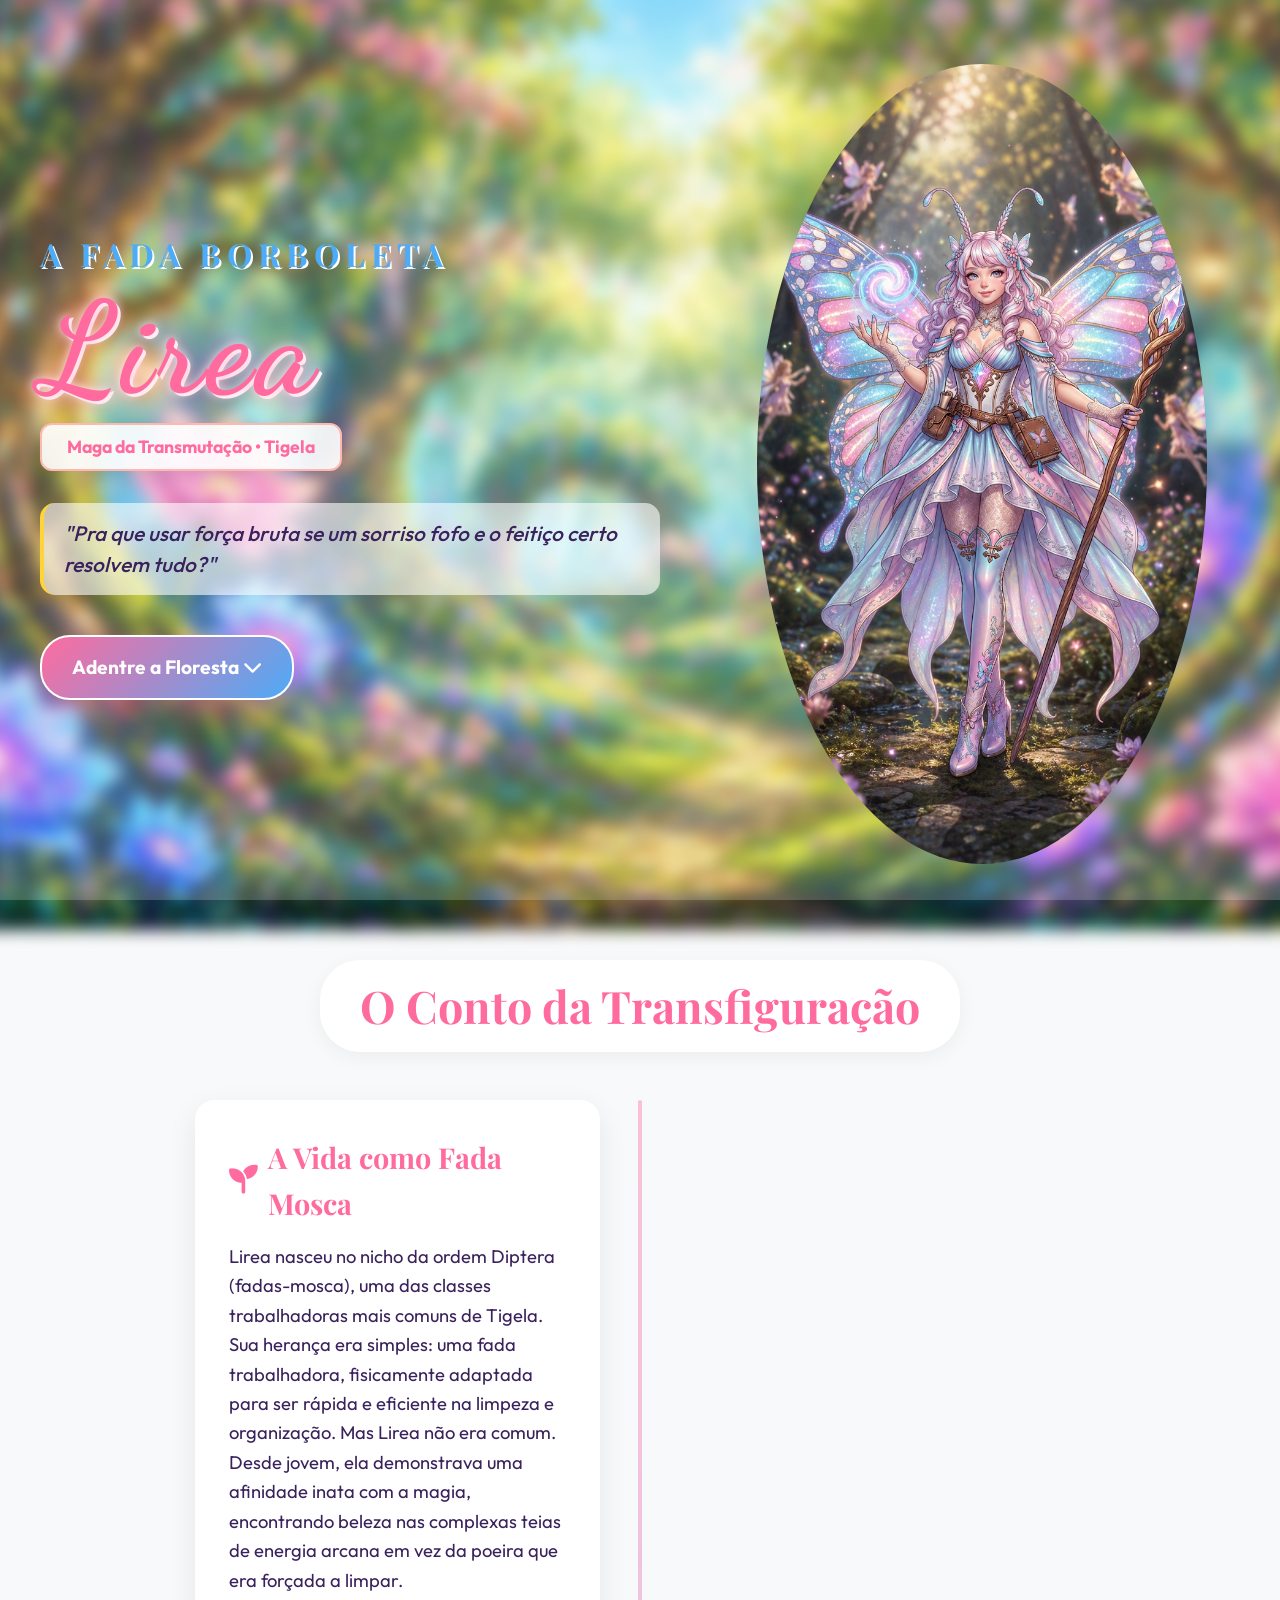
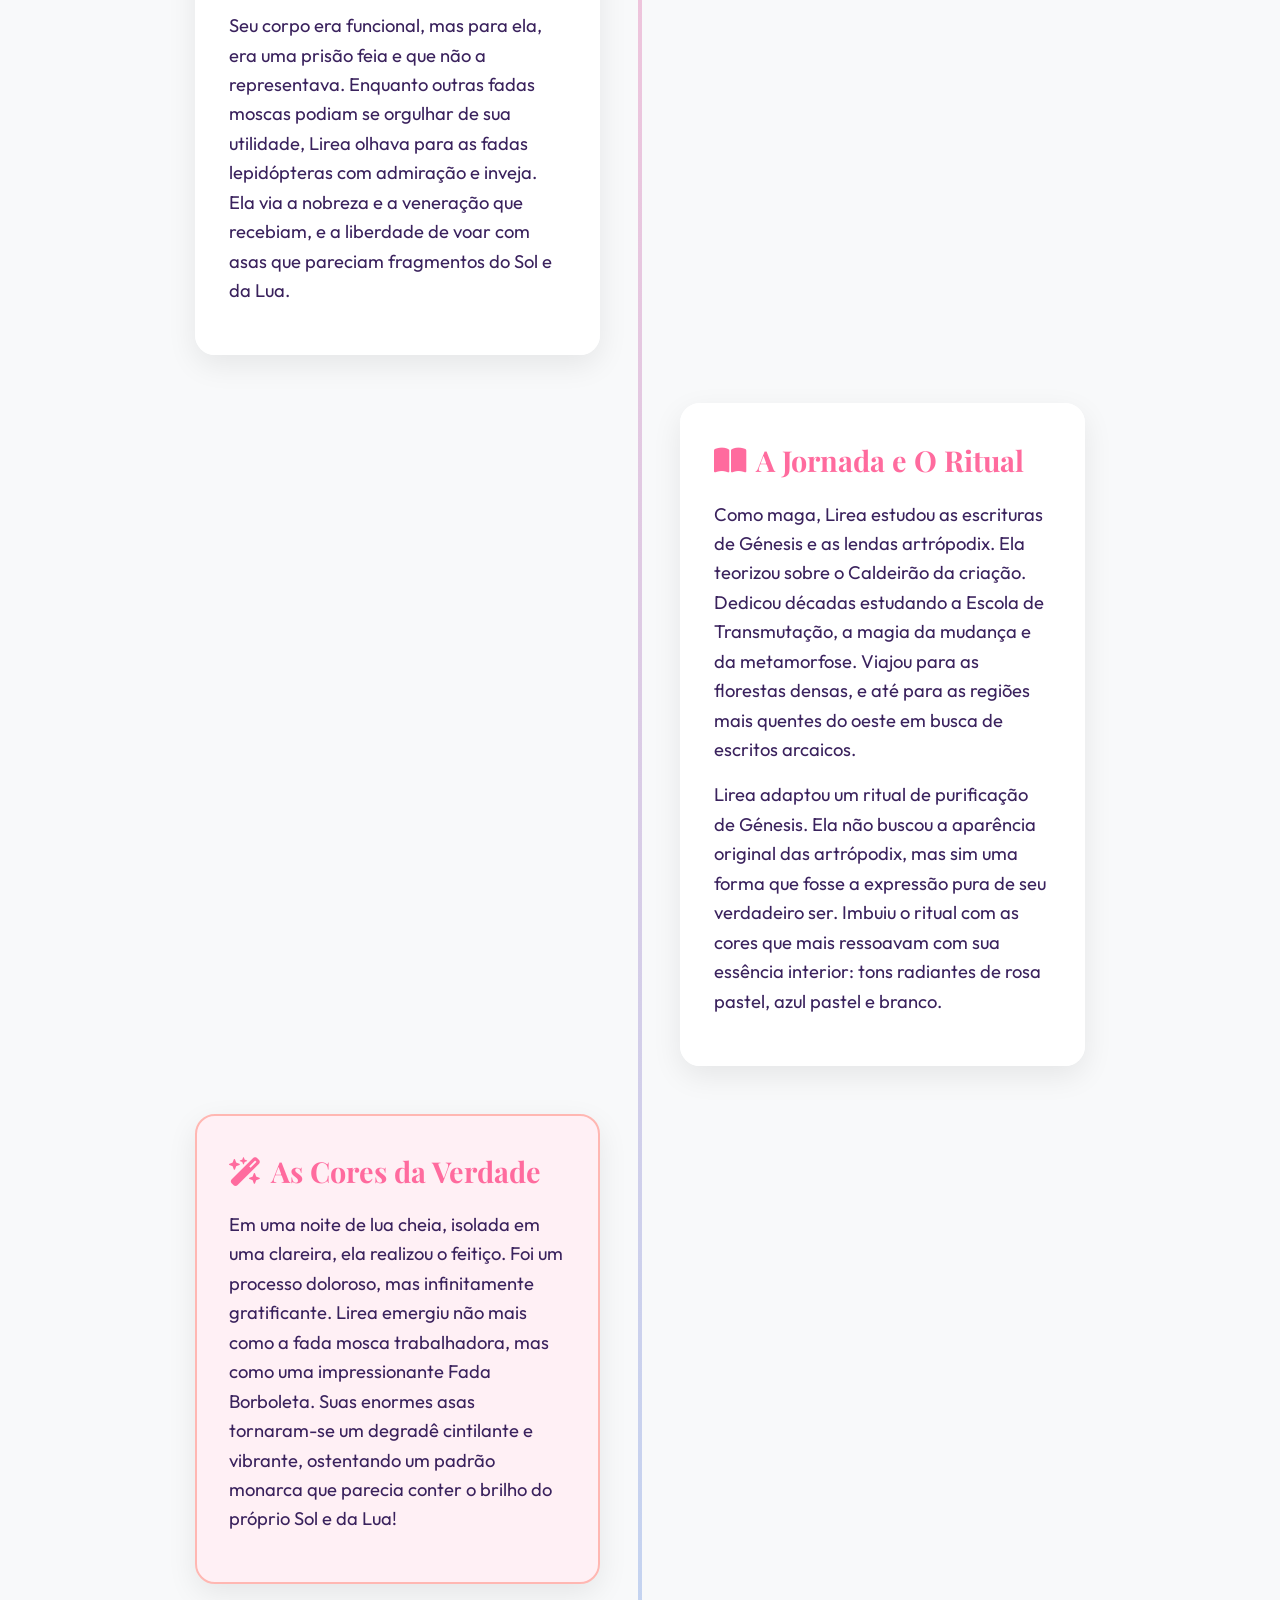
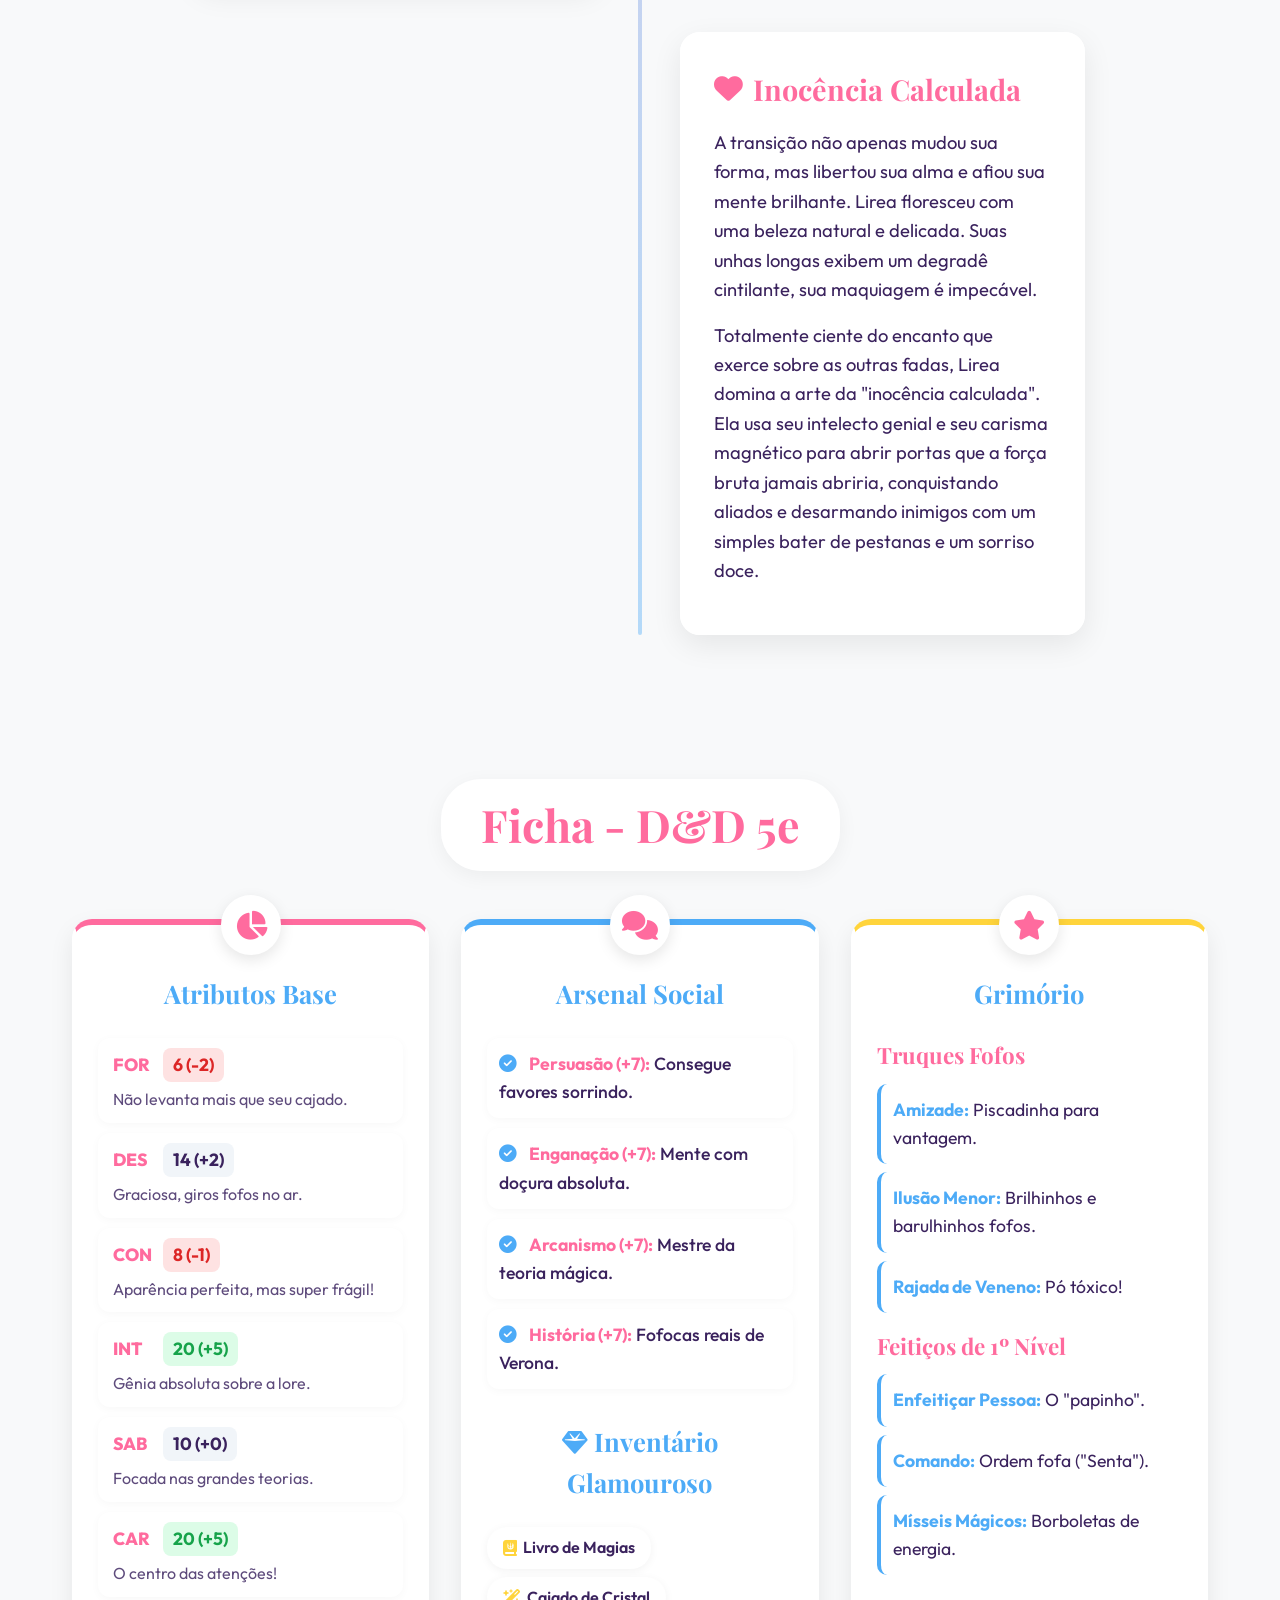
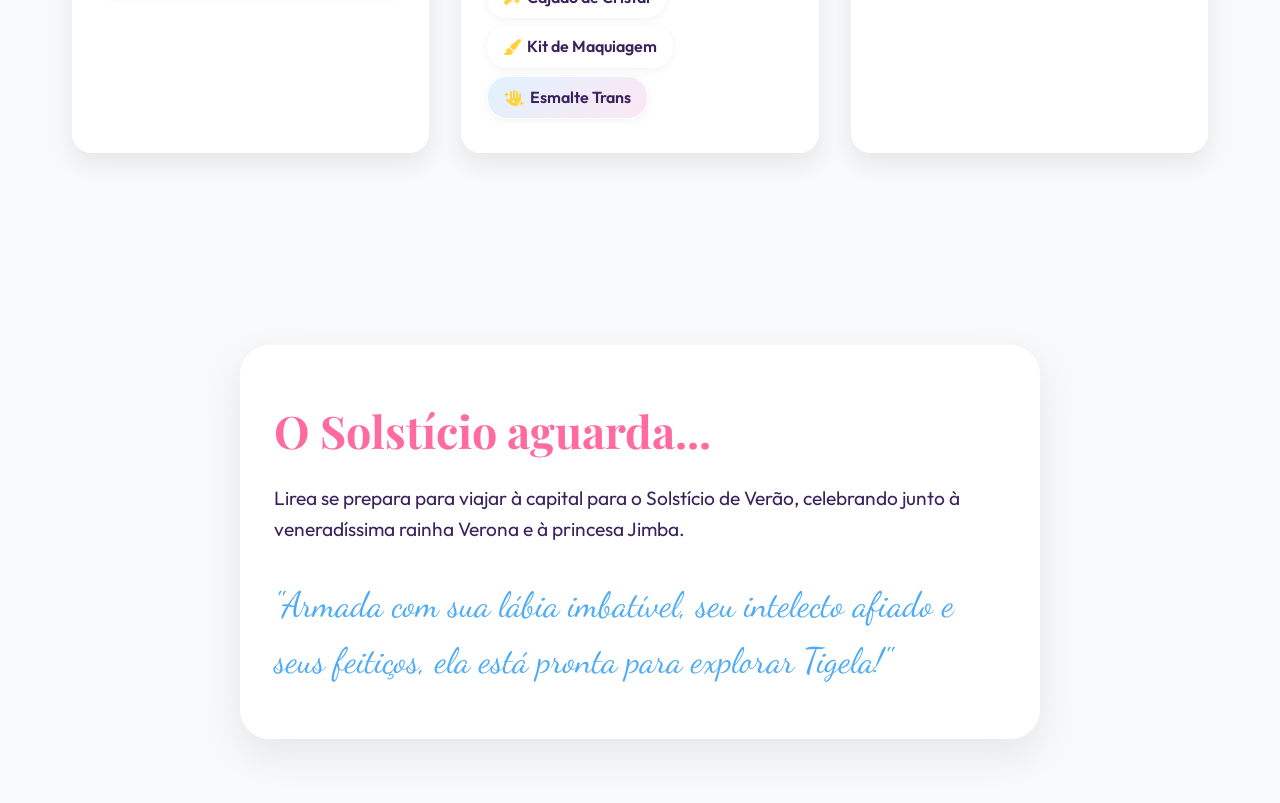
==== commit 5b6b9d19: "adjustments" ====
--- a/mystuff/lirea/index.html
+++ b/mystuff/lirea/index.html
@@ -21,7 +21,7 @@
                 <div class="badge-wrapper">
                     <div class="badge">Maga da Transmutação • Tigela</div>
                 </div>
-                <p class="hero-description">"Por que usar a força bruta se um sorriso fofo e o feitiço certo resolvem tudo?"</p>
+                <p class="hero-description">"Pra que usar força bruta se um sorriso fofo e o feitiço certo resolvem tudo?"</p>
                 <a href="#historia" class="btn-scroll">Adentre a Floresta <i class="fas fa-chevron-down"></i></a>
             </div>
 
@@ -78,7 +78,7 @@
         </section>
 
         <section id="stats" class="section stats-section">
-            <h2 class="section-title">A Ficha Magnética</h2>
+            <h2 class="section-title">Ficha - D&D 5e</h2>
             
             <div class="stats-grid">
                 <!-- Attributes -->
@@ -140,9 +140,9 @@
 
     <footer class="grand-finale">
         <div class="finale-content text-center">
-            <h2>O Solstício a Aguarda</h2>
+            <h2>O Solstício aguarda...</h2>
             <p>Lirea se prepara para viajar à capital para o Solstício de Verão, celebrando junto à veneradíssima rainha Verona e à princesa Jimba.</p>
-            <p class="footer-quote">"Armada com sua lábia imbatível, seu intelecto afiado e seus feitiços, ela está pronta para explorar Tigela com o poder absoluto do seu charme."</p>
+            <p class="footer-quote">"Armada com sua lábia imbatível, seu intelecto afiado e seus feitiços, ela está pronta para explorar Tigela!"</p>
         </div>
     </footer>
 
